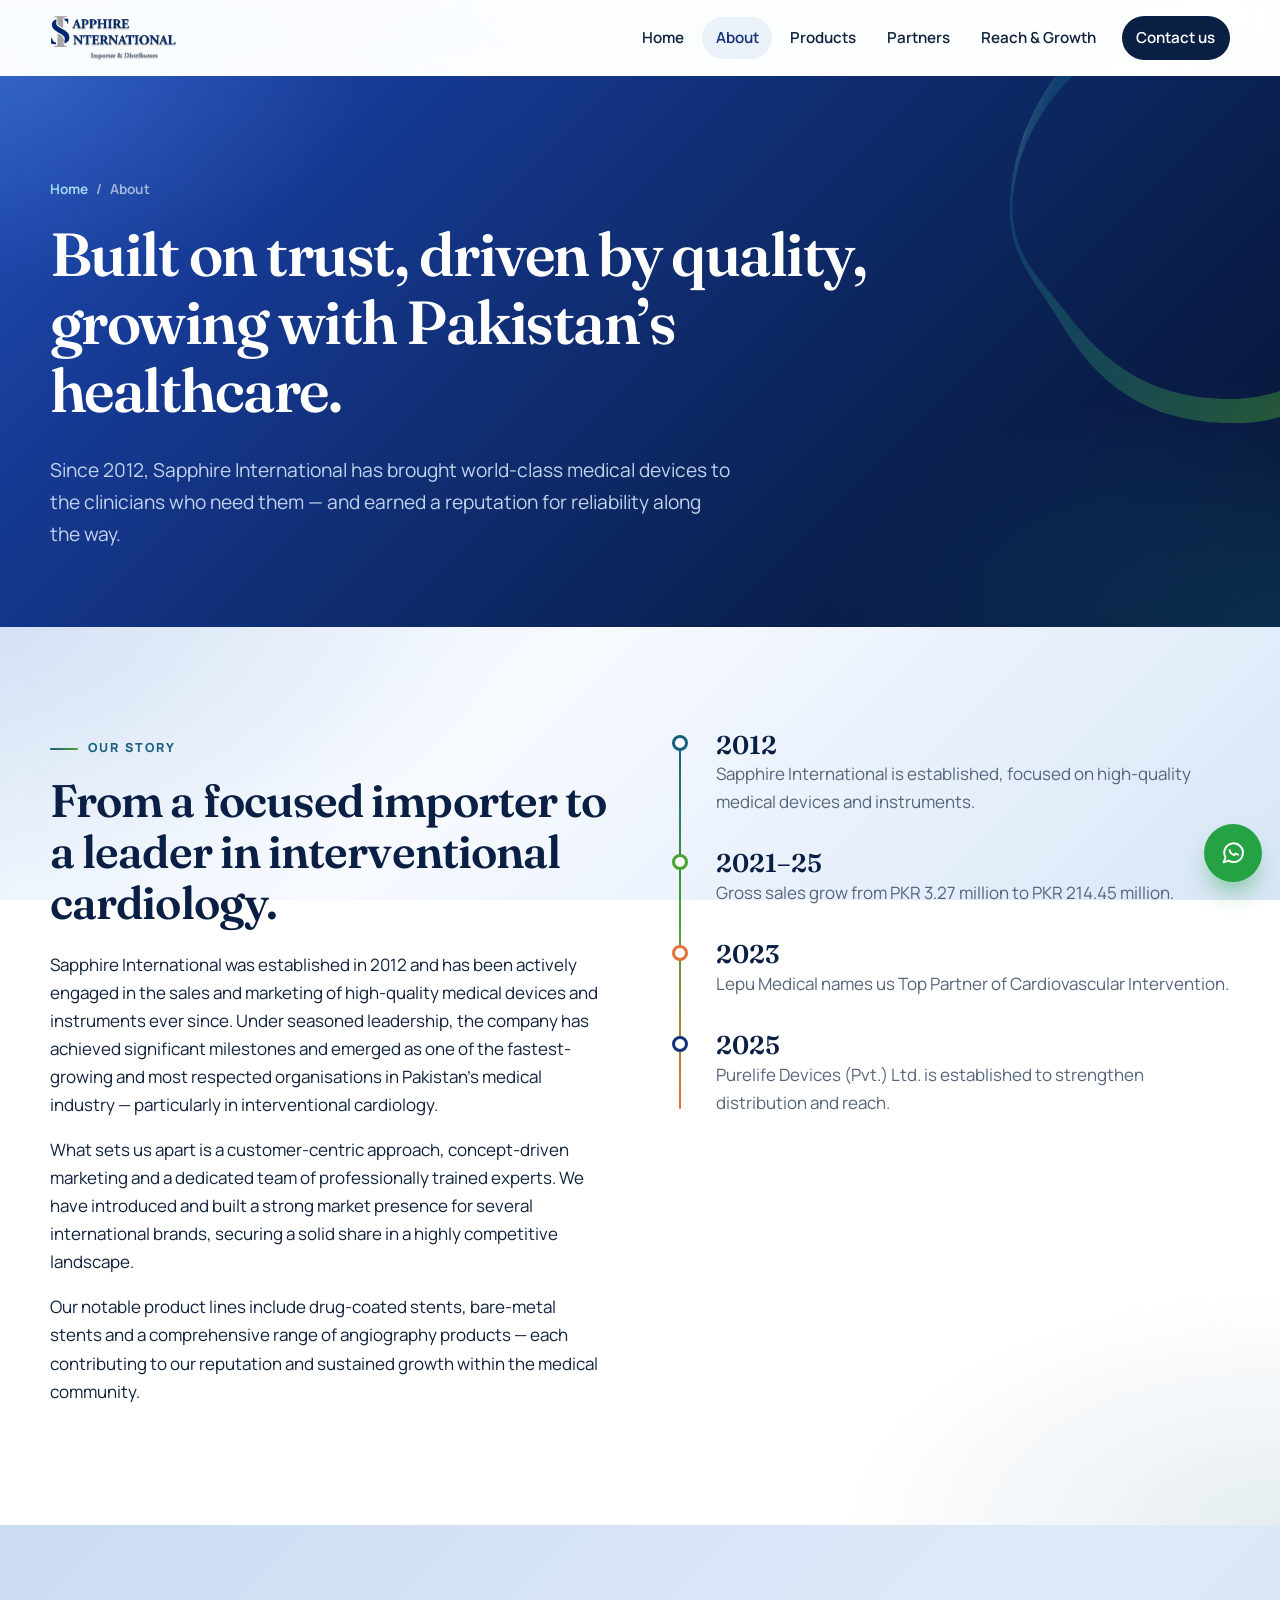
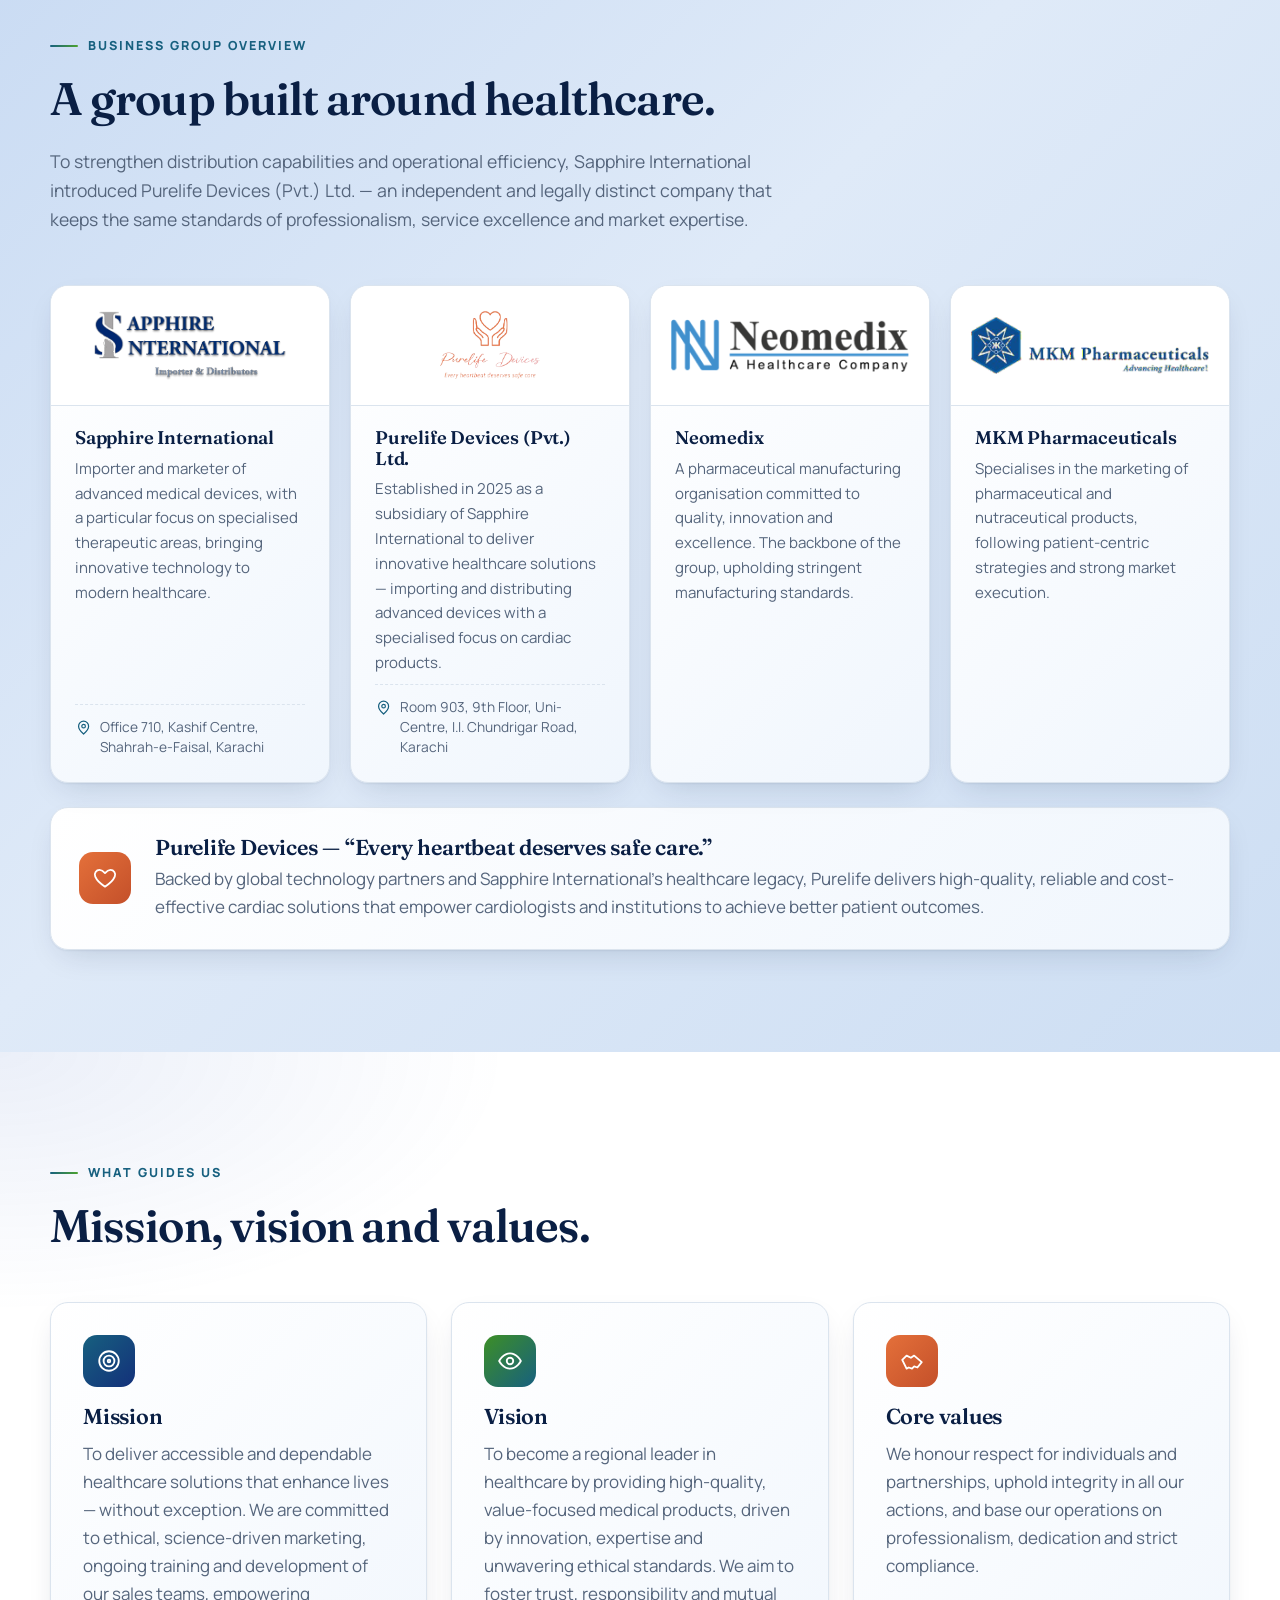
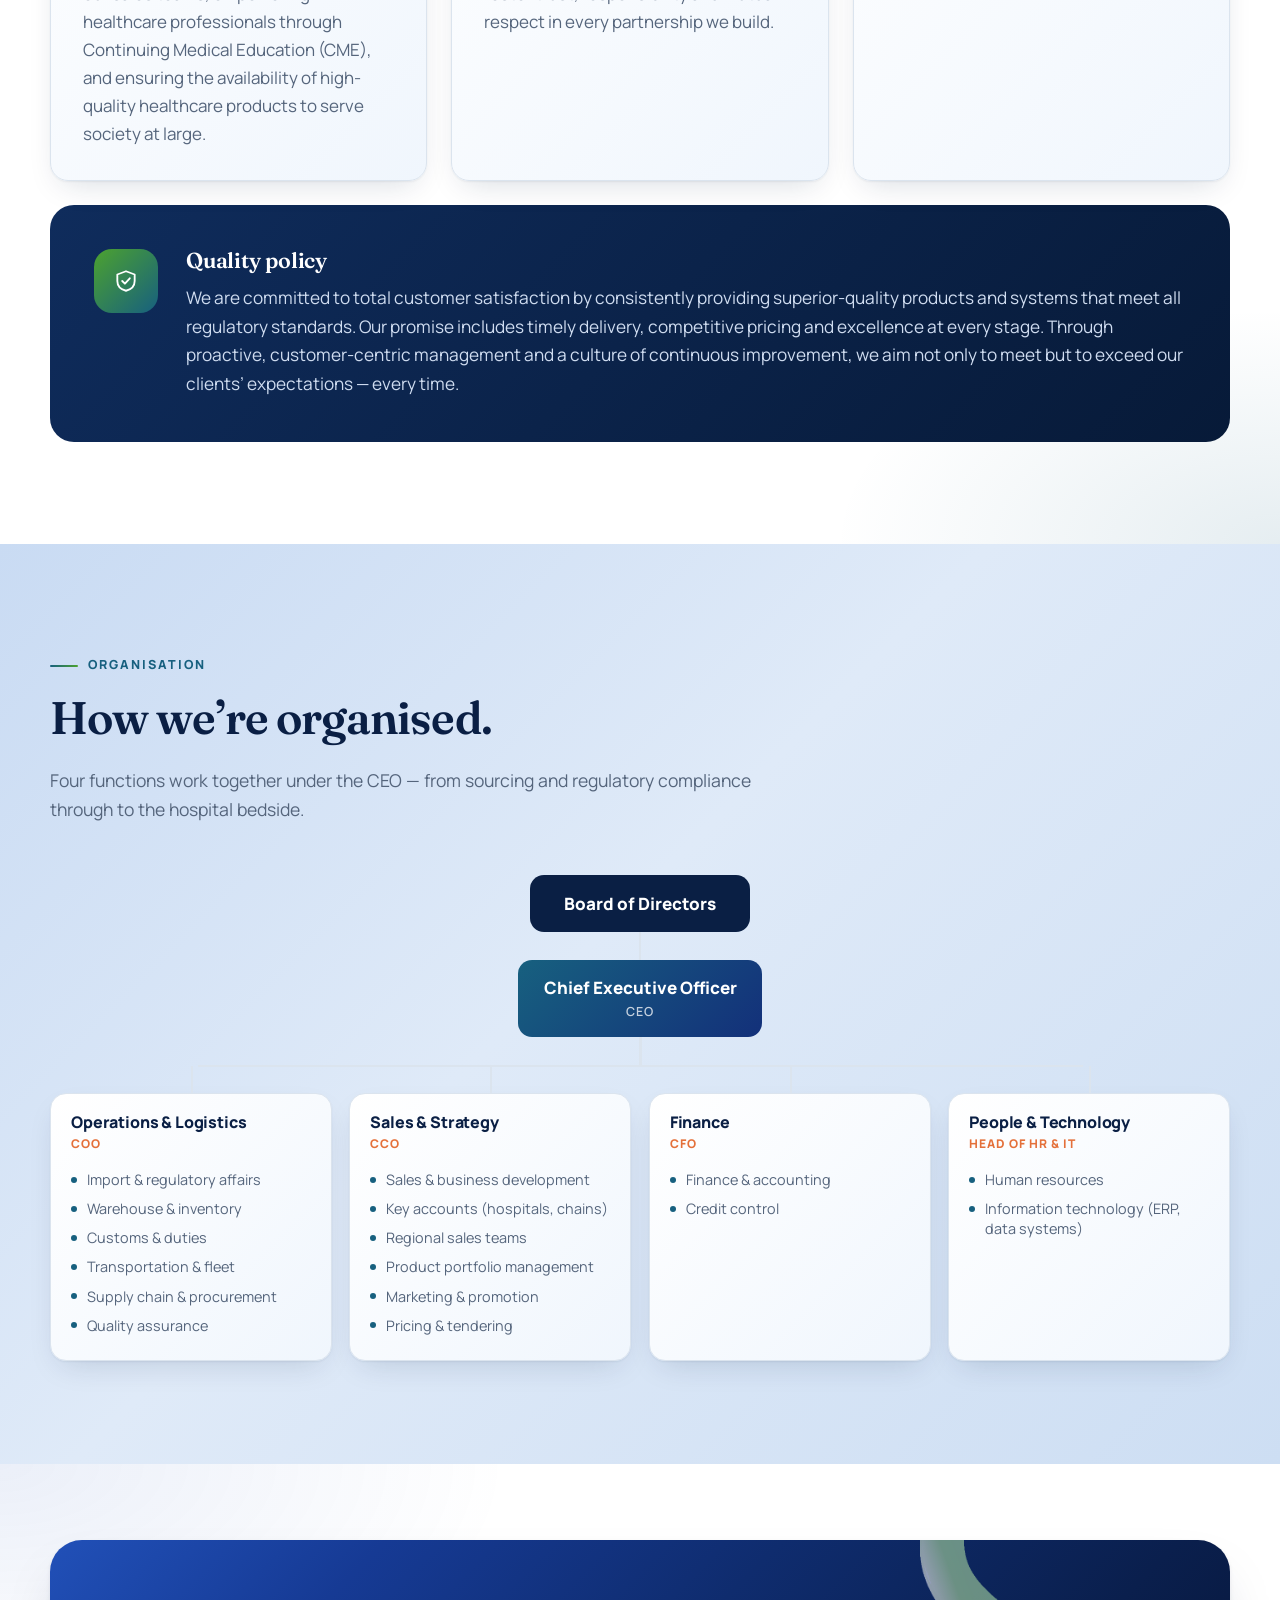
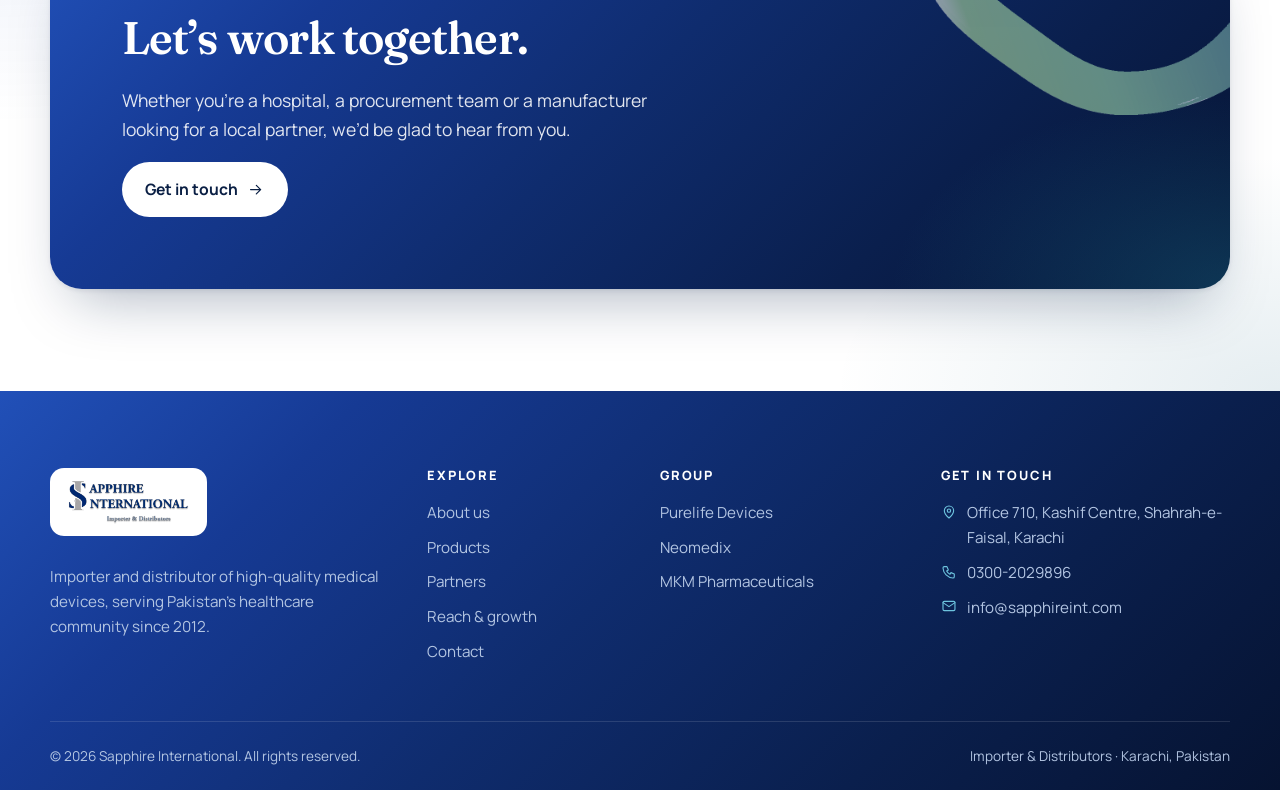
==== about.html @ 2f23a9c2 "Add Sapphire International website Static six-page site (home, about, products, partners, reach, con" ====
<!doctype html>
<html lang="en">
<head>
<meta charset="utf-8">
<meta name="viewport" content="width=device-width, initial-scale=1">
<title>About Us — Sapphire International</title>
<meta name="description" content="The story of Sapphire International: established in 2012, a leader in interventional cardiology devices in Pakistan, part of a business group spanning devices and pharmaceuticals.">
<meta name="theme-color" content="#0a1f44">
<link rel="icon" href="assets/img/favicon.svg" type="image/svg+xml">
<link rel="preconnect" href="https://fonts.googleapis.com">
<link rel="preconnect" href="https://fonts.gstatic.com" crossorigin>
<link href="https://fonts.googleapis.com/css2?family=Fraunces:ital,opsz,wght@0,9..144,500;0,9..144,600;1,9..144,500&family=Manrope:wght@500;600;700;800&display=swap" rel="stylesheet">
<link rel="stylesheet" href="assets/css/styles.css">
<script>document.documentElement.classList.add('js');</script>
</head>
<body class="inner">
<a class="skip" href="#main">Skip to content</a>

<header class="site-header">
  <div class="container nav">
    <a class="brand" href="index.html" aria-label="Sapphire International — home"><img src="assets/img/logo-sapphire.png" alt="Sapphire International — Importer & Distributors" width="423" height="153"></a>
    <button class="nav-toggle" type="button" aria-expanded="false" aria-controls="nav-links" aria-label="Toggle menu"><svg class="ic i-menu"><use href="#i-menu"/></svg><svg class="ic i-close"><use href="#i-close"/></svg></button>
    <nav class="nav-links" id="nav-links" aria-label="Primary">
      <a href="index.html">Home</a>
      <a href="about.html" aria-current="page">About</a>
      <a href="products.html">Products</a>
      <a href="partners.html">Partners</a>
      <a href="reach.html">Reach &amp; Growth</a>
      <a href="contact.html" class="btn">Contact us</a>
    </nav>
  </div>
</header>

<main id="main">

<section class="page-hero">
  <img class="ring" src="assets/img/ring-thin-a.png" alt="" aria-hidden="true">
  <div class="container">
    <div class="crumbs"><a href="index.html">Home</a><span>/</span><span>About</span></div>
    <h1>Built on trust, driven by quality, growing with Pakistan’s healthcare.</h1>
    <p class="lead">Since 2012, Sapphire International has brought world-class medical devices to the clinicians who need them — and earned a reputation for reliability along the way.</p>
  </div>
</section>

<!-- STORY -->
<section class="section">
  <div class="container split split--top">
    <div class="reveal">
      <span class="eyebrow">Our story</span>
      <h2>From a focused importer to a leader in interventional cardiology.</h2>
      <p>Sapphire International was established in 2012 and has been actively engaged in the sales and marketing of high-quality medical devices and instruments ever since. Under seasoned leadership, the company has achieved significant milestones and emerged as one of the fastest-growing and most respected organisations in Pakistan’s medical industry — particularly in interventional cardiology.</p>
      <p>What sets us apart is a customer-centric approach, concept-driven marketing and a dedicated team of professionally trained experts. We have introduced and built a strong market presence for several international brands, securing a solid share in a highly competitive landscape.</p>
      <p>Our notable product lines include drug-coated stents, bare-metal stents and a comprehensive range of angiography products — each contributing to our reputation and sustained growth within the medical community.</p>
    </div>
    <ol class="timeline reveal" style="--d:.1s">
      <li><b>2012</b><span>Sapphire International is established, focused on high-quality medical devices and instruments.</span></li>
      <li><b>2021–25</b><span>Gross sales grow from PKR 3.27 million to PKR 214.45 million.</span></li>
      <li><b>2023</b><span>Lepu Medical names us Top Partner of Cardiovascular Intervention.</span></li>
      <li><b>2025</b><span>Purelife Devices (Pvt.) Ltd. is established to strengthen distribution and reach.</span></li>
    </ol>
  </div>
</section>

<!-- GROUP -->
<section class="section section--tint" id="group">
  <div class="container">
    <div class="section-head reveal">
      <span class="eyebrow">Business group overview</span>
      <h2>A group built around healthcare.</h2>
      <p>To strengthen distribution capabilities and operational efficiency, Sapphire International introduced Purelife Devices (Pvt.) Ltd. — an independent and legally distinct company that keeps the same standards of professionalism, service excellence and market expertise.</p>
    </div>
    <div class="group-grid">
      <article class="group-card reveal">
        <div class="group-logo"><img src="assets/img/logo-sapphire.png" alt="Sapphire International"></div>
        <div class="group-body"><h3>Sapphire International</h3><p>Importer and marketer of advanced medical devices, with a particular focus on specialised therapeutic areas, bringing innovative technology to modern healthcare.</p>
        <address><svg class="ic"><use href="#i-pin"/></svg>Office 710, Kashif Centre, Shahrah-e-Faisal, Karachi</address></div>
      </article>
      <article class="group-card reveal" style="--d:.07s">
        <div class="group-logo"><img src="assets/img/logo-purelife.png" alt="Purelife Devices"></div>
        <div class="group-body"><h3>Purelife Devices (Pvt.) Ltd.</h3><p>Established in 2025 as a subsidiary of Sapphire International to deliver innovative healthcare solutions — importing and distributing advanced devices with a specialised focus on cardiac products.</p>
        <address><svg class="ic"><use href="#i-pin"/></svg>Room 903, 9th Floor, Uni-Centre, I.I. Chundrigar Road, Karachi</address></div>
      </article>
      <article class="group-card reveal" style="--d:.14s">
        <div class="group-logo"><img src="assets/img/logo-neomedix.png" alt="Neomedix — A Healthcare Company"></div>
        <div class="group-body"><h3>Neomedix</h3><p>A pharmaceutical manufacturing organisation committed to quality, innovation and excellence. The backbone of the group, upholding stringent manufacturing standards.</p></div>
      </article>
      <article class="group-card reveal" style="--d:.21s">
        <div class="group-logo"><img src="assets/img/logo-mkm.png" alt="MKM Pharmaceuticals — Advancing Healthcare"></div>
        <div class="group-body"><h3>MKM Pharmaceuticals</h3><p>Specialises in the marketing of pharmaceutical and nutraceutical products, following patient-centric strategies and strong market execution.</p></div>
      </article>
    </div>

    <div class="card reveal" style="margin-top:1.5rem;display:flex;gap:1.5rem;align-items:center;flex-wrap:wrap">
      <span class="icon-badge icon-badge--orange" style="margin:0"><svg class="ic"><use href="#i-heart"/></svg></span>
      <div style="flex:1;min-width:240px">
        <h3 style="margin-bottom:.25rem">Purelife Devices — “Every heartbeat deserves safe care.”</h3>
        <p style="margin:0;color:var(--muted)">Backed by global technology partners and Sapphire International’s healthcare legacy, Purelife delivers high-quality, reliable and cost-effective cardiac solutions that empower cardiologists and institutions to achieve better patient outcomes.</p>
      </div>
    </div>
  </div>
</section>

<!-- MISSION / VISION / VALUES -->
<section class="section">
  <div class="container">
    <div class="section-head reveal">
      <span class="eyebrow">What guides us</span>
      <h2>Mission, vision and values.</h2>
    </div>
    <div class="mvv">
      <article class="card reveal">
        <span class="icon-badge"><svg class="ic"><use href="#i-target"/></svg></span>
        <h3>Mission</h3>
        <p>To deliver accessible and dependable healthcare solutions that enhance lives — without exception. We are committed to ethical, science-driven marketing, ongoing training and development of our sales teams, empowering healthcare professionals through Continuing Medical Education (CME), and ensuring the availability of high-quality healthcare products to serve society at large.</p>
      </article>
      <article class="card reveal" style="--d:.08s">
        <span class="icon-badge icon-badge--green"><svg class="ic"><use href="#i-eye"/></svg></span>
        <h3>Vision</h3>
        <p>To become a regional leader in healthcare by providing high-quality, value-focused medical products, driven by innovation, expertise and unwavering ethical standards. We aim to foster trust, responsibility and mutual respect in every partnership we build.</p>
      </article>
      <article class="card reveal" style="--d:.16s">
        <span class="icon-badge icon-badge--orange"><svg class="ic"><use href="#i-handshake"/></svg></span>
        <h3>Core values</h3>
        <p>We honour respect for individuals and partnerships, uphold integrity in all our actions, and base our operations on professionalism, dedication and strict compliance.</p>
      </article>
    </div>

    <div class="quality reveal">
      <span class="icon-badge"><svg class="ic"><use href="#i-shield"/></svg></span>
      <div>
        <h3>Quality policy</h3>
        <p>We are committed to total customer satisfaction by consistently providing superior-quality products and systems that meet all regulatory standards. Our promise includes timely delivery, competitive pricing and excellence at every stage. Through proactive, customer-centric management and a culture of continuous improvement, we aim not only to meet but to exceed our clients’ expectations — every time.</p>
      </div>
    </div>
  </div>
</section>

<!-- ORGANISATION -->
<section class="section section--tint">
  <div class="container">
    <div class="section-head reveal">
      <span class="eyebrow">Organisation</span>
      <h2>How we’re organised.</h2>
      <p>Four functions work together under the CEO — from sourcing and regulatory compliance through to the hospital bedside.</p>
    </div>
    <div class="org reveal">
      <div class="org-node">Board of Directors</div>
      <div class="org-line"></div>
      <div class="org-node org-node--ceo">Chief Executive Officer<small>CEO</small></div>
      <div class="org-line"></div>
      <div class="org-funcs">
        <div class="func">
          <h4>Operations &amp; Logistics</h4><span class="role">COO</span>
          <ul><li>Import &amp; regulatory affairs</li><li>Warehouse &amp; inventory</li><li>Customs &amp; duties</li><li>Transportation &amp; fleet</li><li>Supply chain &amp; procurement</li><li>Quality assurance</li></ul>
        </div>
        <div class="func">
          <h4>Sales &amp; Strategy</h4><span class="role">CCO</span>
          <ul><li>Sales &amp; business development</li><li>Key accounts (hospitals, chains)</li><li>Regional sales teams</li><li>Product portfolio management</li><li>Marketing &amp; promotion</li><li>Pricing &amp; tendering</li></ul>
        </div>
        <div class="func">
          <h4>Finance</h4><span class="role">CFO</span>
          <ul><li>Finance &amp; accounting</li><li>Credit control</li></ul>
        </div>
        <div class="func">
          <h4>People &amp; Technology</h4><span class="role">Head of HR &amp; IT</span>
          <ul><li>Human resources</li><li>Information technology (ERP, data systems)</li></ul>
        </div>
      </div>
    </div>
  </div>
</section>

<section class="section" style="padding-top:clamp(3rem,6vw,5rem)">
  <div class="container">
    <div class="cta-band reveal">
      <img class="ring" src="assets/img/ring-b.png" alt="" aria-hidden="true">
      <h2>Let’s work together.</h2>
      <p>Whether you’re a hospital, a procurement team or a manufacturer looking for a local partner, we’d be glad to hear from you.</p>
      <div class="cta-row"><a class="btn btn--light" href="contact.html">Get in touch <svg class="ic"><use href="#i-arrow-right"/></svg></a></div>
    </div>
  </div>
</section>

</main>

<footer class="site-footer">
  <div class="container footer-grid">
    <div class="footer-brand">
      <a class="logo-plate" href="index.html" aria-label="Sapphire International — home"><img src="assets/img/logo-sapphire.png" alt="Sapphire International"></a>
      <p>Importer and distributor of high-quality medical devices, serving Pakistan’s healthcare community since 2012.</p>
    </div>
    <div>
      <h4>Explore</h4>
      <ul>
        <li><a href="about.html">About us</a></li>
        <li><a href="products.html">Products</a></li>
        <li><a href="partners.html">Partners</a></li>
        <li><a href="reach.html">Reach &amp; growth</a></li>
        <li><a href="contact.html">Contact</a></li>
      </ul>
    </div>
    <div>
      <h4>Group</h4>
      <ul>
        <li><a href="about.html#group">Purelife Devices</a></li>
        <li><a href="about.html#group">Neomedix</a></li>
        <li><a href="about.html#group">MKM Pharmaceuticals</a></li>
      </ul>
    </div>
    <div>
      <h4>Get in touch</h4>
      <ul class="contact-list">
        <li><svg class="ic"><use href="#i-pin"/></svg><span>Office 710, Kashif Centre, Shahrah-e-Faisal, Karachi</span></li>
        <li><svg class="ic"><use href="#i-phone"/></svg><a href="tel:+923002029896">0300-2029896</a></li>
        <li><svg class="ic"><use href="#i-mail"/></svg><a href="mailto:info@sapphireint.com">info@sapphireint.com</a></li>
      </ul>
    </div>
  </div>
  <div class="container footer-bottom">
    <span>© <span data-year>2026</span> Sapphire International. All rights reserved.</span>
    <span>Importer &amp; Distributors · Karachi, Pakistan</span>
  </div>
</footer>

<a class="wa" href="https://wa.me/923002029896" target="_blank" rel="noopener" aria-label="Chat with us on WhatsApp"><svg class="ic"><use href="#i-chat"/></svg></a>

<script src="assets/js/main.js"></script>
</body>
</html>
---- assets/css/styles.css ----
/* Sapphire International — site styles
   Palette is taken from the company profile: sapphire navy (logo), teal, green, orange. */

:root {
  --navy: #0a1f44;
  --navy-2: #0f2c5c;
  --sapphire: #13307a;
  --teal: #17607f;
  --green: #4ca22f;
  --orange: #e4703a;
  --ink: #10223d;
  --muted: #55657c;
  --line: #dbe4ee;
  --bg: #f6f9fc;
  --tint: #eaf1f8;
  --surface: #ffffff;
  --radius: 18px;
  --shadow: 0 1px 2px rgba(10, 31, 68, .06), 0 12px 32px -12px rgba(10, 31, 68, .18);
  --shadow-lg: 0 2px 4px rgba(10, 31, 68, .08), 0 30px 60px -24px rgba(10, 31, 68, .35);
  /* Logo blue, diagonal from top-left to bottom-right */
  --grad-blue: linear-gradient(135deg, #2150b8 0%, #163a94 22%, #0f2c6e 48%, #0a1f4d 74%, #061331 100%);
  --font-display: "Fraunces", "Iowan Old Style", Georgia, serif;
  --font-body: "Manrope", system-ui, -apple-system, "Segoe UI", sans-serif;
  --header-h: 76px;
}

*, *::before, *::after { box-sizing: border-box; }
html { scroll-behavior: smooth; scroll-padding-top: calc(var(--header-h) + 12px); -webkit-text-size-adjust: 100%; }
body {
  margin: 0;
  font-family: var(--font-body);
  font-size: 1.0625rem;
  line-height: 1.65;
  color: var(--ink);
  background: linear-gradient(135deg, #e6eefa 0%, #f6f9fc 42%, #e3ebf7 100%);
  -webkit-font-smoothing: antialiased;
}
img, svg { max-width: 100%; display: block; }
a { color: inherit; }
h1, h2, h3, h4 { font-family: var(--font-display); font-weight: 600; line-height: 1.12; letter-spacing: -.01em; margin: 0 0 .5em; color: var(--navy); }
h1 { font-size: clamp(2.5rem, 5.6vw, 4.4rem); font-weight: 600; letter-spacing: -.025em; }
h2 { font-size: clamp(1.9rem, 3.6vw, 2.85rem); letter-spacing: -.02em; }
h3 { font-size: 1.35rem; }
p { margin: 0 0 1em; }
ul { margin: 0; padding: 0; list-style: none; }
.container { width: min(1180px, 100% - 2.5rem); margin-inline: auto; }
.ic { width: 1.25em; height: 1.25em; fill: none; stroke: currentColor; stroke-width: 1.7; stroke-linecap: round; stroke-linejoin: round; flex: none; }
.sr-only { position: absolute; width: 1px; height: 1px; overflow: hidden; clip: rect(0 0 0 0); white-space: nowrap; }
:focus-visible { outline: 3px solid var(--orange); outline-offset: 3px; border-radius: 6px; }
.skip { position: absolute; left: -999px; top: 8px; background: var(--navy); color: #fff; padding: .6rem 1rem; border-radius: 8px; z-index: 100; }
.skip:focus { left: 8px; }

/* ---------- Header ---------- */
.site-header {
  position: sticky; top: 0; z-index: 50; height: var(--header-h);
  background: rgba(255, 255, 255, .86); backdrop-filter: saturate(160%) blur(14px); -webkit-backdrop-filter: saturate(160%) blur(14px);
  border-bottom: 1px solid transparent; transition: border-color .25s, box-shadow .25s;
}
.site-header.scrolled { border-color: var(--line); box-shadow: 0 8px 24px -16px rgba(10, 31, 68, .25); }
.nav { height: var(--header-h); display: flex; align-items: center; justify-content: space-between; gap: 1.5rem; }
.brand img { height: 46px; width: auto; }
.nav-links { display: flex; align-items: center; gap: .25rem; }
.nav-links a {
  text-decoration: none; font-weight: 600; font-size: .95rem; color: var(--ink);
  padding: .55rem .85rem; border-radius: 999px; transition: background .2s, color .2s;
}
.nav-links a:hover { background: var(--tint); }
.nav-links a[aria-current="page"] { color: var(--sapphire); background: var(--tint); }
.nav-links .btn { margin-left: .5rem; color: #fff; }
.nav-links .btn:hover, .nav-links .btn[aria-current="page"] { background: var(--sapphire); color: #fff; }
.nav-toggle { display: none; width: 46px; height: 46px; border: 1px solid var(--line); background: #fff; border-radius: 12px; cursor: pointer; color: var(--navy); place-items: center; }
.nav-toggle .ic { width: 24px; height: 24px; }
.nav-toggle .i-close { display: none; }
.nav-open .nav-toggle .i-menu { display: none; }
.nav-open .nav-toggle .i-close { display: block; }

/* ---------- Buttons ---------- */
.btn {
  display: inline-flex; align-items: center; justify-content: center; gap: .55rem;
  font: inherit; font-weight: 700; font-size: .98rem; text-decoration: none; cursor: pointer;
  padding: .85rem 1.4rem; border-radius: 999px; border: 1.5px solid transparent;
  background: var(--navy); color: #fff; transition: transform .2s, background .2s, box-shadow .2s, border-color .2s;
}
.btn:hover { transform: translateY(-2px); background: var(--sapphire); box-shadow: 0 12px 24px -12px rgba(19, 48, 122, .6); }
.btn .ic { width: 1.1em; height: 1.1em; transition: transform .2s; }
.btn:hover .ic { transform: translateX(3px); }
.btn--ghost { background: transparent; color: var(--navy); border-color: rgba(10, 31, 68, .25); }
.btn--ghost:hover { background: #fff; border-color: var(--navy); box-shadow: none; }
.btn--light { background: #fff; color: var(--navy); }
.btn--light:hover { background: #fff; box-shadow: 0 14px 28px -12px rgba(0, 0, 0, .45); }
.btn--outline-light { background: transparent; color: #fff; border-color: rgba(255, 255, 255, .55); }
.btn--outline-light:hover { background: rgba(255, 255, 255, .12); border-color: #fff; box-shadow: none; }

/* ---------- Shared bits ---------- */
.eyebrow {
  display: inline-flex; align-items: center; gap: .6rem;
  font-size: .78rem; font-weight: 800; letter-spacing: .16em; text-transform: uppercase; color: var(--teal);
  margin-bottom: 1rem;
}
.eyebrow::before { content: ""; width: 28px; height: 2px; background: linear-gradient(90deg, var(--teal), var(--green)); border-radius: 2px; }
.section { padding-block: clamp(4rem, 8vw, 7rem); position: relative; }
.section--tint { background: var(--tint); }
.section--dark { background: var(--grad-blue); color: #d7e2f3; overflow: hidden; }
.section--dark h2, .section--dark h3 { color: #fff; }
.section--dark .eyebrow { color: #8fd0e6; }
.section-head { max-width: 760px; margin-bottom: clamp(2rem, 4vw, 3.25rem); }
.section-head p { color: var(--muted); font-size: 1.1rem; }
.section--dark .section-head p { color: #b4c6e0; }
.lead { font-size: 1.2rem; color: var(--muted); }
.grid { display: grid; gap: 1.5rem; }
.card {
  background: var(--surface); border: 1px solid var(--line); border-radius: var(--radius); padding: 1.75rem;
  box-shadow: var(--shadow); transition: transform .25s, box-shadow .25s;
}
.card:hover { transform: translateY(-4px); box-shadow: var(--shadow-lg); }
.icon-badge {
  width: 52px; height: 52px; border-radius: 14px; display: grid; place-items: center; margin-bottom: 1.1rem;
  background: linear-gradient(135deg, var(--teal), var(--sapphire)); color: #fff;
}
.icon-badge .ic { width: 26px; height: 26px; }
.icon-badge--green { background: linear-gradient(135deg, #3d8f26, var(--teal)); }
.icon-badge--orange { background: linear-gradient(135deg, var(--orange), #c4502a); }
.tag { display: inline-block; font-size: .72rem; font-weight: 800; letter-spacing: .08em; text-transform: uppercase; padding: .28rem .7rem; border-radius: 999px; background: #e3f3dc; color: #2d6e1b; }
.tag--blue { background: #e0ebfa; color: var(--sapphire); }
.tag--orange { background: #fdeadf; color: #b6491c; }
.check-list li { position: relative; padding-left: 1.9rem; margin-bottom: .6rem; }
.check-list li::before {
  content: ""; position: absolute; left: 0; top: .42em; width: 1.15rem; height: 1.15rem; border-radius: 50%;
  background: var(--green) url("data:image/svg+xml,%3Csvg xmlns='http://www.w3.org/2000/svg' viewBox='0 0 24 24' fill='none' stroke='white' stroke-width='3.5' stroke-linecap='round' stroke-linejoin='round'%3E%3Cpath d='M6 12.5l4 4 8-9'/%3E%3C/svg%3E") center/70% no-repeat;
}

/* ---------- Reveal ---------- */
.js .reveal { opacity: 0; transform: translateY(26px); transition: opacity .8s cubic-bezier(.2, .7, .2, 1), transform .8s cubic-bezier(.2, .7, .2, 1); transition-delay: var(--d, 0s); }
.js .reveal.in { opacity: 1; transform: none; }

/* ---------- Hero ---------- */
.hero { position: relative; overflow: hidden; color: #cfdcf3; padding-block: clamp(3rem, 7vw, 6rem) clamp(5.5rem, 9vw, 8rem); background:
  radial-gradient(700px 420px at 100% 100%, rgba(23, 96, 127, .35), transparent 65%),
  radial-gradient(600px 360px at 0% 0%, rgba(120, 170, 255, .22), transparent 60%), var(--grad-blue); }
.hero h1 { color: #fff; }
.hero .eyebrow { color: #9fd8ef; }
.hero .eyebrow::before { background: linear-gradient(90deg, #7fd1ee, #8be06a); }
.hero .lead { color: #c3d3ee; }
.hero .btn:not(.btn--ghost) { background: #fff; color: var(--navy); }
.hero .btn:not(.btn--ghost):hover { background: #fff; box-shadow: 0 14px 28px -12px rgba(0, 0, 0, .55); }
.hero .btn--ghost { color: #fff; border-color: rgba(255, 255, 255, .5); }
.hero .btn--ghost:hover { background: rgba(255, 255, 255, .12); border-color: #fff; }
.hero .ring { position: absolute; pointer-events: none; opacity: .9; }
.hero .ring--a { width: 520px; right: -170px; top: -150px; opacity: .5; }
.hero .ring--b { width: 440px; left: -230px; bottom: -190px; opacity: .4; transform: rotate(160deg); }
.hero-grid { display: grid; grid-template-columns: 1.08fr .92fr; gap: clamp(2rem, 5vw, 4.5rem); align-items: center; position: relative; }
.hero h1 em { font-style: italic; font-weight: 500; background: linear-gradient(100deg, #8fdcf5 10%, #9be37d 90%); -webkit-background-clip: text; background-clip: text; color: transparent; }
.hero .lead { max-width: 560px; margin-bottom: 2rem; }
.cta-row { display: flex; flex-wrap: wrap; gap: .85rem; }
.hero-proof { display: grid; grid-template-columns: repeat(3, 1fr); gap: 1rem 1.5rem; margin-top: 2.5rem; padding-top: 1.75rem; border-top: 1px solid rgba(255, 255, 255, .2); }
.hero-proof div { font-size: .85rem; color: #aebfdc; line-height: 1.4; }
.hero-proof strong { display: block; font-family: var(--font-display); font-size: 1.3rem; color: #fff; font-weight: 600; line-height: 1.2; margin-bottom: .2rem; }

.pulse-card {
  position: relative; border-radius: 30px; padding: 1.75rem; color: #fff; min-height: 430px; overflow: hidden;
  background: radial-gradient(500px 300px at 80% 10%, rgba(76, 162, 47, .28), transparent 60%), linear-gradient(155deg, #0b2a55 0%, #071a38 70%);
  border: 1px solid rgba(255, 255, 255, .16);
  box-shadow: 0 40px 80px -30px rgba(0, 0, 0, .6), inset 0 1px 0 rgba(255, 255, 255, .12);
}
.pulse-card::after { content: ""; position: absolute; inset: 0; background-image: linear-gradient(rgba(255, 255, 255, .05) 1px, transparent 1px), linear-gradient(90deg, rgba(255, 255, 255, .05) 1px, transparent 1px); background-size: 34px 34px; mask-image: radial-gradient(circle at 50% 55%, #000 30%, transparent 75%); -webkit-mask-image: radial-gradient(circle at 50% 55%, #000 30%, transparent 75%); pointer-events: none; }
.pulse-top { display: flex; justify-content: space-between; align-items: flex-start; position: relative; z-index: 1; }
.pulse-top small { display: block; color: #8fb0d6; font-size: .78rem; letter-spacing: .14em; text-transform: uppercase; font-weight: 700; }
.pulse-top b { font-family: var(--font-display); font-size: 1.35rem; font-weight: 600; }
.live { white-space: nowrap; display: inline-flex; align-items: center; gap: .45rem; font-size: .75rem; font-weight: 700; letter-spacing: .1em; text-transform: uppercase; color: #9ae37d; }
.live::before { content: ""; width: 9px; height: 9px; border-radius: 50%; background: #6ad03f; box-shadow: 0 0 0 0 rgba(106, 208, 63, .7); animation: ping 1.8s infinite; }
@keyframes ping { 70% { box-shadow: 0 0 0 10px rgba(106, 208, 63, 0); } 100% { box-shadow: 0 0 0 0 rgba(106, 208, 63, 0); } }
.ecg { position: relative; z-index: 1; margin: 2.5rem -.5rem 1.5rem; }
.ecg svg { width: 100%; height: auto; overflow: visible; }
.ecg .trace { fill: none; stroke: #66d4ff; stroke-width: 3; stroke-linecap: round; stroke-linejoin: round; stroke-dasharray: 1400; stroke-dashoffset: 1400; animation: draw 3.6s linear infinite; filter: drop-shadow(0 0 8px rgba(102, 212, 255, .8)); }
.ecg .ghost { fill: none; stroke: rgba(255, 255, 255, .13); stroke-width: 3; stroke-linecap: round; stroke-linejoin: round; }
@keyframes draw { 0% { stroke-dashoffset: 1400; } 70%, 100% { stroke-dashoffset: 0; } }
.pulse-meta { position: relative; z-index: 1; display: grid; grid-template-columns: repeat(3, 1fr); gap: .75rem; }
.pulse-meta div { background: rgba(255, 255, 255, .07); border: 1px solid rgba(255, 255, 255, .1); border-radius: 14px; padding: .8rem .9rem; }
.pulse-meta small { display: block; font-size: .7rem; color: #8fb0d6; letter-spacing: .08em; text-transform: uppercase; font-weight: 700; }
.pulse-meta b { font-size: 1.05rem; font-weight: 700; }
.float-badge {
  position: absolute; z-index: 2; right: -14px; bottom: -22px; max-width: 250px; background: #fff; color: var(--ink);
  border-radius: 16px; padding: .9rem 1.1rem; display: flex; gap: .8rem; align-items: center; box-shadow: var(--shadow-lg); font-size: .85rem; line-height: 1.35; font-weight: 600;
}
.float-badge .icon-badge { width: 42px; height: 42px; margin: 0; border-radius: 12px; }
.float-badge .icon-badge .ic { width: 22px; height: 22px; }
.hero-visual { position: relative; padding-bottom: 22px; }

/* ---------- Stats band ---------- */
.stats { margin-top: -3rem; position: relative; z-index: 3; }
.stats-grid { display: grid; grid-template-columns: repeat(4, 1fr); background: var(--surface); border: 1px solid var(--line); border-radius: 24px; box-shadow: var(--shadow-lg); overflow: hidden; }
.stat { padding: 1.75rem 1.5rem; border-right: 1px solid var(--line); }
.stat:last-child { border-right: 0; }
.stat .num { font-family: var(--font-display); font-weight: 600; font-size: clamp(2rem, 3.6vw, 2.9rem); color: var(--navy); line-height: 1; letter-spacing: -.02em; }
.stat .num small { font-size: .5em; color: var(--teal); margin-left: .12em; font-weight: 600; }
.stat p { margin: .6rem 0 0; font-size: .92rem; color: var(--muted); line-height: 1.4; }

/* ---------- Split sections ---------- */
.split { display: grid; grid-template-columns: 1fr 1fr; gap: clamp(2rem, 5vw, 5rem); align-items: center; }
.split--top { align-items: start; }
.pillars { display: grid; gap: 1rem; margin-top: 1.75rem; }
.pillar { display: flex; gap: 1rem; align-items: flex-start; }
.pillar .icon-badge { width: 44px; height: 44px; margin: 0; border-radius: 12px; }
.pillar .icon-badge .ic { width: 22px; height: 22px; }
.pillar h3 { font-family: var(--font-body); font-size: 1.05rem; margin: 0 0 .15rem; letter-spacing: 0; font-weight: 800; }
.pillar p { margin: 0; color: var(--muted); font-size: .98rem; }
.story-visual { position: relative; border-radius: 28px; min-height: 440px; overflow: hidden; background: linear-gradient(135deg, #17607f 0%, #8a6a6a 52%, #e4703a 100%); color: #fff; padding: 2rem; display: flex; flex-direction: column; justify-content: flex-end; box-shadow: var(--shadow-lg); }
.story-visual .ring { position: absolute; width: 420px; top: -230px; right: -170px; opacity: .9; filter: brightness(1.6) saturate(.7); }
.story-visual blockquote { margin: 0; position: relative; font-family: var(--font-display); font-size: clamp(1.4rem, 2.4vw, 1.95rem); line-height: 1.25; font-weight: 500; }
.story-visual cite { display: block; margin-top: 1rem; font: 700 .85rem var(--font-body); letter-spacing: .1em; text-transform: uppercase; opacity: .85; font-style: normal; }
.year-stamp { position: absolute; top: 1.5rem; left: 1.75rem; font-family: var(--font-display); font-size: 5.5rem; font-weight: 600; line-height: 1; opacity: .25; }

/* ---------- Timeline ---------- */
.timeline { list-style: none; margin: 0; padding: 0 0 0 1.75rem; position: relative; }
.timeline::before { content: ""; position: absolute; left: 7px; top: .5rem; bottom: .5rem; width: 2px; background: linear-gradient(180deg, var(--teal), var(--green), var(--orange)); border-radius: 2px; }
.timeline li { position: relative; padding: 0 0 2rem 1rem; }
.timeline li:last-child { padding-bottom: 0; }
.timeline li::before { content: ""; position: absolute; left: -1.75rem; top: .35rem; width: 16px; height: 16px; border-radius: 50%; background: #fff; border: 3px solid var(--teal); }
.timeline li:nth-child(2)::before { border-color: var(--green); }
.timeline li:nth-child(3)::before { border-color: var(--orange); }
.timeline li:nth-child(4)::before { border-color: var(--sapphire); }
.timeline b { display: block; font-family: var(--font-display); font-size: 1.6rem; color: var(--navy); font-weight: 600; line-height: 1.2; }
.timeline span { color: var(--muted); }

/* ---------- Divisions ---------- */
.division-grid { display: grid; grid-template-columns: repeat(4, 1fr); gap: 1.25rem; }
.feature {
  grid-column: span 4; display: grid; grid-template-columns: 1.1fr .9fr; gap: 2rem; align-items: center; border-radius: 28px; padding: clamp(1.75rem, 4vw, 3rem);
  background: radial-gradient(500px 260px at 100% 0%, rgba(76, 162, 47, .3), transparent 60%), linear-gradient(140deg, #0f2c5c, #071a38); color: #cfdcf0; position: relative; overflow: hidden;
}
.feature h3 { color: #fff; font-size: clamp(1.7rem, 3vw, 2.3rem); }
.feature .tag { background: rgba(255, 255, 255, .14); color: #bff0a8; margin-bottom: 1rem; }
.chip-list { display: flex; flex-wrap: wrap; gap: .5rem; }
.chip { display: inline-flex; align-items: center; font-size: .88rem; font-weight: 700; padding: .45rem .95rem; border-radius: 999px; background: rgba(255, 255, 255, .1); border: 1px solid rgba(255, 255, 255, .18); color: #fff; }
.mini { grid-column: span 1; }
.mini .icon-badge { margin-bottom: 1rem; }
.mini h3 { font-size: 1.2rem; }
.mini p { color: var(--muted); font-size: .95rem; margin: 0; }
.mini .where { margin-top: 1rem; font-size: .75rem; font-weight: 800; letter-spacing: .1em; text-transform: uppercase; color: var(--orange); }

/* ---------- Partner strip ---------- */
.partner-row { display: grid; grid-template-columns: repeat(2, 1fr); gap: 1.5rem; }
.partner-card { display: flex; gap: 1.5rem; align-items: center; background: #fff; border: 1px solid var(--line); border-radius: var(--radius); padding: 1.5rem 1.75rem; box-shadow: var(--shadow); }
.partner-card .logo-box { flex: none; width: 150px; height: 90px; display: grid; place-items: center; border-right: 1px solid var(--line); padding-right: 1.5rem; }
.partner-card .logo-box img { max-height: 70px; width: auto; }
.partner-card h3 { font-size: 1.2rem; margin-bottom: .25rem; }
.partner-card p { margin: 0; color: var(--muted); font-size: .95rem; }
.brand-cloud { display: flex; flex-wrap: wrap; gap: .65rem; margin-top: 1.75rem; }
.brand-pill { font-family: var(--font-display); font-weight: 600; font-size: 1.1rem; padding: .55rem 1.2rem; border-radius: 999px; background: #fff; border: 1px solid var(--line); color: var(--navy); }

/* ---------- Chart ---------- */
.chart-card { background: #fff; border: 1px solid var(--line); border-radius: 24px; padding: clamp(1.25rem, 3vw, 2.25rem); box-shadow: var(--shadow); }
.chart-head { display: flex; flex-wrap: wrap; justify-content: space-between; align-items: baseline; gap: .5rem; margin-bottom: 1.5rem; }
.chart-head h3 { margin: 0; }
.chart-head small { color: var(--muted); font-weight: 600; }
.bars { display: grid; grid-template-columns: repeat(5, 1fr); gap: clamp(.6rem, 2.5vw, 1.75rem); align-items: end; height: 320px; padding-top: 2rem; border-bottom: 2px solid var(--line); position: relative; }
.bars::before { content: ""; position: absolute; inset: 0 0 0 0; background: repeating-linear-gradient(to top, transparent 0, transparent calc(25% - 1px), var(--line) calc(25% - 1px), var(--line) 25%); opacity: .55; pointer-events: none; }
.bar-col { position: relative; height: 100%; display: flex; flex-direction: column; justify-content: flex-end; align-items: center; }
.bar-val { font-weight: 800; font-size: .98rem; margin-bottom: .45rem; color: var(--navy); font-variant-numeric: tabular-nums; }
.bar { width: 100%; max-width: 92px; height: var(--h); min-height: 4px; border-radius: 10px 10px 0 0; background: linear-gradient(180deg, #2b7f9f, var(--teal)); transform-origin: bottom; transition: transform 1.1s cubic-bezier(.2, .7, .2, 1); transition-delay: var(--d, 0s); }
.js .bar { transform: scaleY(0); }
.js .in .bar, .js .bar.in { transform: scaleY(1); }
.bar-col.peak .bar { background: linear-gradient(180deg, var(--green), #2f7d1a); }
.bar-col.peak .bar-val { color: #2f7d1a; font-size: 1.1rem; }
.bar-years { display: grid; grid-template-columns: repeat(5, 1fr); gap: clamp(.6rem, 2.5vw, 1.75rem); margin-top: .7rem; text-align: center; font-weight: 700; color: var(--muted); font-size: .92rem; }
.callouts { display: grid; grid-template-columns: repeat(3, 1fr); gap: 1.25rem; margin-top: 1.5rem; }
.callout { background: var(--tint); border-radius: 16px; padding: 1.25rem 1.4rem; }
.callout b { display: block; font-family: var(--font-display); font-size: 1.9rem; color: var(--navy); line-height: 1.1; }
.callout span { font-size: .9rem; color: var(--muted); }

/* ---------- Awards ---------- */
.award { display: grid; grid-template-columns: .8fr 1.2fr; gap: clamp(2rem, 5vw, 4.5rem); align-items: center; }
.cert { position: relative; border-radius: 20px; background: #fff; padding: 14px; box-shadow: var(--shadow-lg); transform: rotate(-2.2deg); transition: transform .4s; }
.cert:hover { transform: rotate(0) scale(1.02); }
.cert img { border-radius: 10px; width: 100%; }
.cert::after { content: "2023"; position: absolute; top: -18px; right: -14px; font: 700 .85rem var(--font-body); letter-spacing: .08em; background: linear-gradient(135deg, var(--orange), #c4502a); color: #fff; padding: .45rem .9rem; border-radius: 999px; box-shadow: 0 10px 20px -8px rgba(196, 80, 42, .7); }

/* ---------- Group ---------- */
.group-grid { display: grid; grid-template-columns: repeat(4, 1fr); gap: 1.25rem; }
.group-card { display: flex; flex-direction: column; background: #fff; border: 1px solid var(--line); border-radius: var(--radius); overflow: hidden; box-shadow: var(--shadow); transition: transform .25s, box-shadow .25s; }
.group-card:hover { transform: translateY(-4px); box-shadow: var(--shadow-lg); }
.group-logo { height: 120px; display: grid; place-items: center; padding: 1.25rem; background: #fff; border-bottom: 1px solid var(--line); }
.group-logo img { max-height: 70px; max-width: 100%; width: auto; object-fit: contain; }
.group-body { padding: 1.4rem 1.5rem 1.6rem; display: flex; flex-direction: column; gap: .5rem; flex: 1; }
.group-body h3 { font-size: 1.15rem; margin: 0; }
.group-body p { color: var(--muted); font-size: .94rem; margin: 0; }
.group-body address { font-style: normal; font-size: .86rem; color: var(--muted); display: flex; gap: .5rem; margin-top: auto; padding-top: .75rem; border-top: 1px dashed var(--line); line-height: 1.45; }
.group-body address .ic { margin-top: .15em; color: var(--teal); }

/* ---------- CTA band ---------- */
.cta-band { position: relative; overflow: hidden; border-radius: 32px; padding: clamp(2.5rem, 6vw, 4.5rem); color: #fff; background: radial-gradient(520px 300px at 100% 100%, rgba(23, 96, 127, .45), transparent 65%), var(--grad-blue); box-shadow: var(--shadow-lg); }
.cta-band h2 { color: #fff; max-width: 620px; }
.cta-band p { max-width: 560px; color: rgba(255, 255, 255, .88); font-size: 1.1rem; }
.cta-band .ring { position: absolute; right: -90px; top: -110px; width: 400px; opacity: .55; filter: brightness(1.8) saturate(.4); pointer-events: none; }

/* ---------- Page hero (inner pages) ---------- */
.page-hero { position: relative; overflow: hidden; padding-block: clamp(3.5rem, 8vw, 6.5rem) clamp(3rem, 6vw, 5rem); background: radial-gradient(700px 380px at 100% 100%, rgba(23, 96, 127, .35), transparent 65%), radial-gradient(600px 340px at 0% 0%, rgba(120, 170, 255, .2), transparent 60%), var(--grad-blue); }
.page-hero .ring { position: absolute; width: 380px; right: -110px; top: -90px; opacity: .45; pointer-events: none; }
.page-hero h1 { font-size: clamp(2.3rem, 5vw, 3.8rem); max-width: 860px; color: #fff; }
.page-hero .lead { max-width: 680px; margin: 0; color: #c3d3ee; }
.crumbs { display: flex; gap: .5rem; font-size: .85rem; font-weight: 700; color: #9fb4d6; margin-bottom: 1.25rem; }
.crumbs a { text-decoration: none; color: #9fd8ef; }
.crumbs a:hover { text-decoration: underline; }

/* ---------- Mission / values ---------- */
.mvv { display: grid; grid-template-columns: repeat(3, 1fr); gap: 1.5rem; }
.mvv .card { padding: 2rem; }
.mvv h3 { display: flex; align-items: center; gap: .6rem; }
.mvv p { color: var(--muted); margin: 0; }
.quality { margin-top: 1.5rem; border-radius: 24px; padding: clamp(1.75rem, 4vw, 2.75rem); background: linear-gradient(135deg, #0f2c5c, #071a38); color: #cfdcf0; display: grid; grid-template-columns: auto 1fr; gap: 1.75rem; align-items: start; }
.quality h3 { color: #fff; }
.quality p { margin: 0; font-size: 1.08rem; }
.quality .icon-badge { width: 64px; height: 64px; border-radius: 18px; margin: 0; background: linear-gradient(135deg, var(--green), var(--teal)); }

/* ---------- Org chart ---------- */
.org { display: grid; justify-items: center; gap: 0; }
.org-node { padding: .9rem 1.6rem; border-radius: 14px; font-weight: 800; text-align: center; background: var(--navy); color: #fff; min-width: 220px; position: relative; }
.org-node small { display: block; font-weight: 600; opacity: .75; font-size: .78rem; letter-spacing: .06em; text-transform: uppercase; }
.org-node--ceo { background: linear-gradient(135deg, var(--teal), var(--sapphire)); }
.org-line { width: 2px; height: 28px; background: var(--line); }
.org-funcs { display: grid; grid-template-columns: repeat(4, 1fr); gap: 1.1rem; width: 100%; position: relative; padding-top: 28px; }
.org-funcs::before { content: ""; position: absolute; top: 0; left: 12.5%; right: 12.5%; height: 2px; background: var(--line); }
.org-funcs::after { content: ""; position: absolute; top: -28px; left: 50%; width: 2px; height: 28px; background: var(--line); }
.func { background: #fff; border: 1px solid var(--line); border-radius: 16px; padding: 1.25rem; position: relative; box-shadow: var(--shadow); }
.func::before { content: ""; position: absolute; top: -28px; left: 50%; width: 2px; height: 28px; background: var(--line); }
.func h4 { font-family: var(--font-body); font-size: 1rem; font-weight: 800; margin-bottom: .1rem; }
.func .role { font-size: .75rem; font-weight: 800; letter-spacing: .08em; text-transform: uppercase; color: var(--orange); display: block; margin-bottom: .75rem; }
.func li { font-size: .9rem; color: var(--muted); padding: .28rem 0 .28rem 1rem; position: relative; line-height: 1.4; }
.func li::before { content: ""; position: absolute; left: 0; top: .78em; width: 6px; height: 6px; border-radius: 50%; background: var(--teal); }

/* ---------- Product catalogue ---------- */
.filters { display: flex; flex-wrap: wrap; gap: .55rem; margin-bottom: 1.75rem; }
.filter { font: inherit; font-weight: 700; font-size: .92rem; padding: .55rem 1.1rem; border-radius: 999px; background: #fff; border: 1.5px solid var(--line); color: var(--ink); cursor: pointer; transition: all .2s; }
.filter:hover { border-color: var(--teal); }
.filter[aria-pressed="true"] { background: var(--navy); color: #fff; border-color: var(--navy); }
.prod-grid { display: grid; grid-template-columns: repeat(3, 1fr); gap: 1.25rem; }
.prod { background: #fff; border: 1px solid var(--line); border-radius: var(--radius); padding: 1.4rem 1.5rem; display: flex; flex-direction: column; gap: .35rem; box-shadow: var(--shadow); transition: transform .25s, box-shadow .25s, opacity .3s; }
.prod:hover { transform: translateY(-3px); box-shadow: var(--shadow-lg); }
.prod[hidden] { display: none; }
.prod .brand-name { font-size: .74rem; font-weight: 800; letter-spacing: .12em; text-transform: uppercase; color: var(--teal); display: flex; justify-content: space-between; gap: .5rem; align-items: center; }
.prod h3 { font-family: var(--font-body); font-size: 1.08rem; font-weight: 800; letter-spacing: 0; margin: .15rem 0 .1rem; }
.prod p { margin: 0; font-size: .92rem; color: var(--muted); line-height: 1.5; }
.prod .cat { margin-top: auto; padding-top: .7rem; font-size: .8rem; font-weight: 700; color: var(--orange); }
.note { font-size: .88rem; color: var(--muted); margin-top: 1.5rem; }

/* ---------- Regions ---------- */
.tabs { display: flex; flex-wrap: wrap; gap: .55rem; margin-bottom: 1.5rem; }
.tab { font: inherit; font-weight: 800; font-size: .95rem; padding: .7rem 1.3rem; border-radius: 14px; background: #fff; border: 1.5px solid var(--line); color: var(--ink); cursor: pointer; display: inline-flex; gap: .6rem; align-items: center; transition: all .2s; }
.tab span { font-size: .78rem; font-weight: 800; background: var(--tint); color: var(--teal); border-radius: 999px; padding: .1rem .55rem; }
.tab:hover { border-color: var(--teal); }
.tab[aria-selected="true"] { background: var(--navy); color: #fff; border-color: var(--navy); }
.tab[aria-selected="true"] span { background: rgba(255, 255, 255, .18); color: #fff; }
.panel { background: #fff; border: 1px solid var(--line); border-radius: 24px; padding: clamp(1.25rem, 3vw, 2.25rem); box-shadow: var(--shadow); }
.panel h3 { display: flex; align-items: center; gap: .6rem; margin-bottom: 1.25rem; }
.js .panel[hidden] { display: none; }
.js .panel + .panel { margin-top: 0; }
html:not(.js) .panel { margin-bottom: 1.25rem; }
html:not(.js) .panel[hidden] { display: block; }
.inst-list { display: grid; grid-template-columns: repeat(2, 1fr); gap: .15rem 2rem; counter-reset: inst; }
.inst-list li { counter-increment: inst; display: flex; gap: .9rem; padding: .7rem 0; border-bottom: 1px solid var(--line); font-weight: 600; align-items: baseline; }
.inst-list li::before { content: counter(inst, decimal-leading-zero); font: 700 .8rem var(--font-body); color: var(--orange); flex: none; }
.inst-list li small { display: block; font-weight: 600; color: var(--muted); font-size: .82rem; }

/* ---------- Contact ---------- */
.contact-grid { display: grid; grid-template-columns: .9fr 1.1fr; gap: clamp(1.5rem, 4vw, 3rem); align-items: start; }
.contact-grid > * { min-width: 0; }
.office li span, .office li a { overflow-wrap: anywhere; min-width: 0; }
.office { background: #fff; border: 1px solid var(--line); border-radius: var(--radius); padding: 1.75rem; box-shadow: var(--shadow); margin-bottom: 1.25rem; }
.office h3 { display: flex; align-items: center; gap: .75rem; margin-bottom: 1rem; }
.office .tag { margin-left: auto; }
.office ul { display: grid; gap: .8rem; }
.office li { display: flex; gap: .85rem; align-items: flex-start; color: var(--muted); font-size: .98rem; }
.office li .ic { color: var(--teal); margin-top: .22em; }
.office li a { color: var(--ink); font-weight: 700; text-decoration: none; }
.office li a:hover { color: var(--sapphire); text-decoration: underline; }
.form { background: #fff; border: 1px solid var(--line); border-radius: 24px; padding: clamp(1.5rem, 3vw, 2.5rem); box-shadow: var(--shadow-lg); position: sticky; top: calc(var(--header-h) + 20px); }
.form h2 { font-size: 1.8rem; }
.field { display: grid; gap: .4rem; margin-bottom: 1rem; }
.field-row { display: grid; grid-template-columns: 1fr 1fr; gap: 1rem; }
label { font-weight: 800; font-size: .88rem; }
input, select, textarea { font: inherit; width: 100%; padding: .85rem 1rem; border-radius: 12px; border: 1.5px solid var(--line); background: var(--bg); color: var(--ink); transition: border-color .2s, background .2s, box-shadow .2s; }
input:focus, select:focus, textarea:focus { outline: none; border-color: var(--teal); background: #fff; box-shadow: 0 0 0 4px rgba(23, 96, 127, .15); }
textarea { min-height: 130px; resize: vertical; }
.form small { display: block; margin-top: 1rem; color: var(--muted); font-size: .84rem; line-height: 1.5; }
.form-status { margin-top: 1rem; font-weight: 700; color: #2d6e1b; }

/* ---------- Footer ---------- */
.site-footer { background: var(--grad-blue); color: #b3c5e2; padding-top: clamp(3rem, 6vw, 5rem); margin-top: 0; position: relative; overflow: hidden; }
.footer-grid { display: grid; grid-template-columns: 1.4fr .8fr 1fr 1.2fr; gap: 2.5rem; padding-bottom: 3rem; }
.footer-brand .logo-plate { display: inline-block; background: #fff; border-radius: 14px; padding: .75rem 1.1rem; margin-bottom: 1.25rem; }
.footer-brand .logo-plate img { height: 44px; width: auto; }
.footer-brand p { font-size: .95rem; max-width: 340px; }
.site-footer h4 { font-family: var(--font-body); color: #fff; font-size: .8rem; letter-spacing: .14em; text-transform: uppercase; font-weight: 800; margin-bottom: 1.1rem; }
.site-footer li { margin-bottom: .6rem; font-size: .95rem; }
.site-footer a { text-decoration: none; transition: color .2s; }
.site-footer a:hover { color: #fff; }
.site-footer .contact-list li { display: flex; gap: .65rem; align-items: flex-start; }
.site-footer .contact-list .ic { color: #6dc3de; margin-top: .25em; width: 1.05em; height: 1.05em; }
.footer-bottom { border-top: 1px solid rgba(255, 255, 255, .12); padding-block: 1.4rem; display: flex; flex-wrap: wrap; justify-content: space-between; gap: .75rem; font-size: .85rem; }

/* ---------- Floating WhatsApp ---------- */
.wa { position: fixed; right: 18px; bottom: 18px; z-index: 40; width: 58px; height: 58px; border-radius: 50%; display: grid; place-items: center; background: #25a244; color: #fff; box-shadow: 0 14px 28px -10px rgba(37, 162, 68, .8); transition: transform .2s; }
.wa:hover { transform: scale(1.08); }
.wa .ic { width: 28px; height: 28px; }

/* ---------- Responsive ---------- */
@media (max-width: 1020px) {
  .hero-grid, .split, .award, .contact-grid { grid-template-columns: 1fr; }
  .hero-visual { max-width: 560px; }
  .stats-grid { grid-template-columns: repeat(2, 1fr); }
  .stat:nth-child(2) { border-right: 0; }
  .stat:nth-child(-n+2) { border-bottom: 1px solid var(--line); }
  .division-grid { grid-template-columns: repeat(2, 1fr); }
  .feature { grid-column: span 2; grid-template-columns: 1fr; }
  .group-grid { grid-template-columns: repeat(2, 1fr); }
  .prod-grid { grid-template-columns: repeat(2, 1fr); }
  .org-funcs { grid-template-columns: repeat(2, 1fr); }
  .org-funcs::before, .org-funcs::after, .func::before { display: none; }
  .org-funcs { padding-top: 0; margin-top: 0; }
  .footer-grid { grid-template-columns: 1fr 1fr; }
  .form { position: static; }
  .award .cert { max-width: 440px; }
}
@media (max-width: 860px) {
  .nav-toggle { display: grid; }
  .nav-links { position: absolute; top: var(--header-h); left: 0; right: 0; flex-direction: column; align-items: stretch; gap: .25rem; padding: 1rem 1.25rem 1.5rem; background: #fff; border-bottom: 1px solid var(--line); box-shadow: 0 24px 40px -24px rgba(10, 31, 68, .4); display: none; }
  .nav-open .nav-links { display: flex; }
  .nav-links a { padding: .85rem 1rem; border-radius: 12px; }
  .nav-links .btn { margin: .5rem 0 0; text-align: center; }
  .partner-row, .mvv, .callouts { grid-template-columns: 1fr; }
  .quality { grid-template-columns: 1fr; }
  .inst-list { grid-template-columns: 1fr; }
}
@media (max-width: 620px) {
  body { font-size: 1rem; }
  .stats-grid { grid-template-columns: 1fr 1fr; }
  .stat { padding: 1.25rem 1rem; }
  .division-grid, .group-grid, .prod-grid, .org-funcs { grid-template-columns: 1fr; }
  .feature { grid-column: span 1; }
  .field-row { grid-template-columns: 1fr; }
  .footer-grid { grid-template-columns: 1fr; gap: 2rem; }
  .partner-card { flex-direction: column; align-items: flex-start; }
  .partner-card .logo-box { border-right: 0; padding-right: 0; border-bottom: 1px solid var(--line); padding-bottom: 1rem; width: 100%; justify-items: start; }
  .float-badge { right: 8px; }
  .pulse-meta { grid-template-columns: 1fr 1fr 1fr; }
  .pulse-meta div { padding: .65rem .6rem; }
  .bars { height: 260px; }
  .bar-val { font-size: .82rem; }
  .hero .ring--a { width: 340px; right: -150px; }
  .brand img { height: 40px; }
  .page-hero .ring { width: 230px; right: -110px; top: -70px; opacity: .3; }
  .hero .ring--a { opacity: .3; }
  .hero .ring--b { display: none; }
  .hero-proof { grid-template-columns: 1fr 1fr; }
  .pulse-card { min-height: 380px; padding: 1.25rem; }
}
@media (prefers-reduced-motion: reduce) {
  html { scroll-behavior: auto; }
  *, *::before, *::after { animation-duration: .001ms !important; animation-iteration-count: 1 !important; transition-duration: .001ms !important; }
  .js .reveal { opacity: 1; transform: none; }
  .js .bar { transform: none; }
  .ecg .trace { stroke-dashoffset: 0; }
}

/* ---------- Inner pages: soft blue shading (home page keeps its own look) ---------- */
body.inner { background: linear-gradient(135deg, #d3e2f6 0%, #eaf2fb 36%, #f7faff 56%, #d9e6f7 100%); background-attachment: fixed; }
body.inner .section:not(.section--tint):not(.section--dark) {
  background: radial-gradient(820px 420px at 0% 0%, rgba(33, 80, 184, .09), transparent 62%), radial-gradient(720px 380px at 100% 100%, rgba(23, 96, 127, .11), transparent 62%);
}
body.inner .section--tint { background: linear-gradient(135deg, #c9dbf3 0%, #dfeaf8 45%, #cddef3 100%); }
body.inner .card, body.inner .prod, body.inner .group-card, body.inner .office, body.inner .func, body.inner .panel, body.inner .chart-card, body.inner .partner-card {
  background: linear-gradient(135deg, #ffffff 0%, #f0f6fd 100%);
}
body.inner .callout { background: linear-gradient(135deg, #e4eefb, #d6e5f8); }
@media (max-width: 860px) { body.inner { background-attachment: scroll; } }
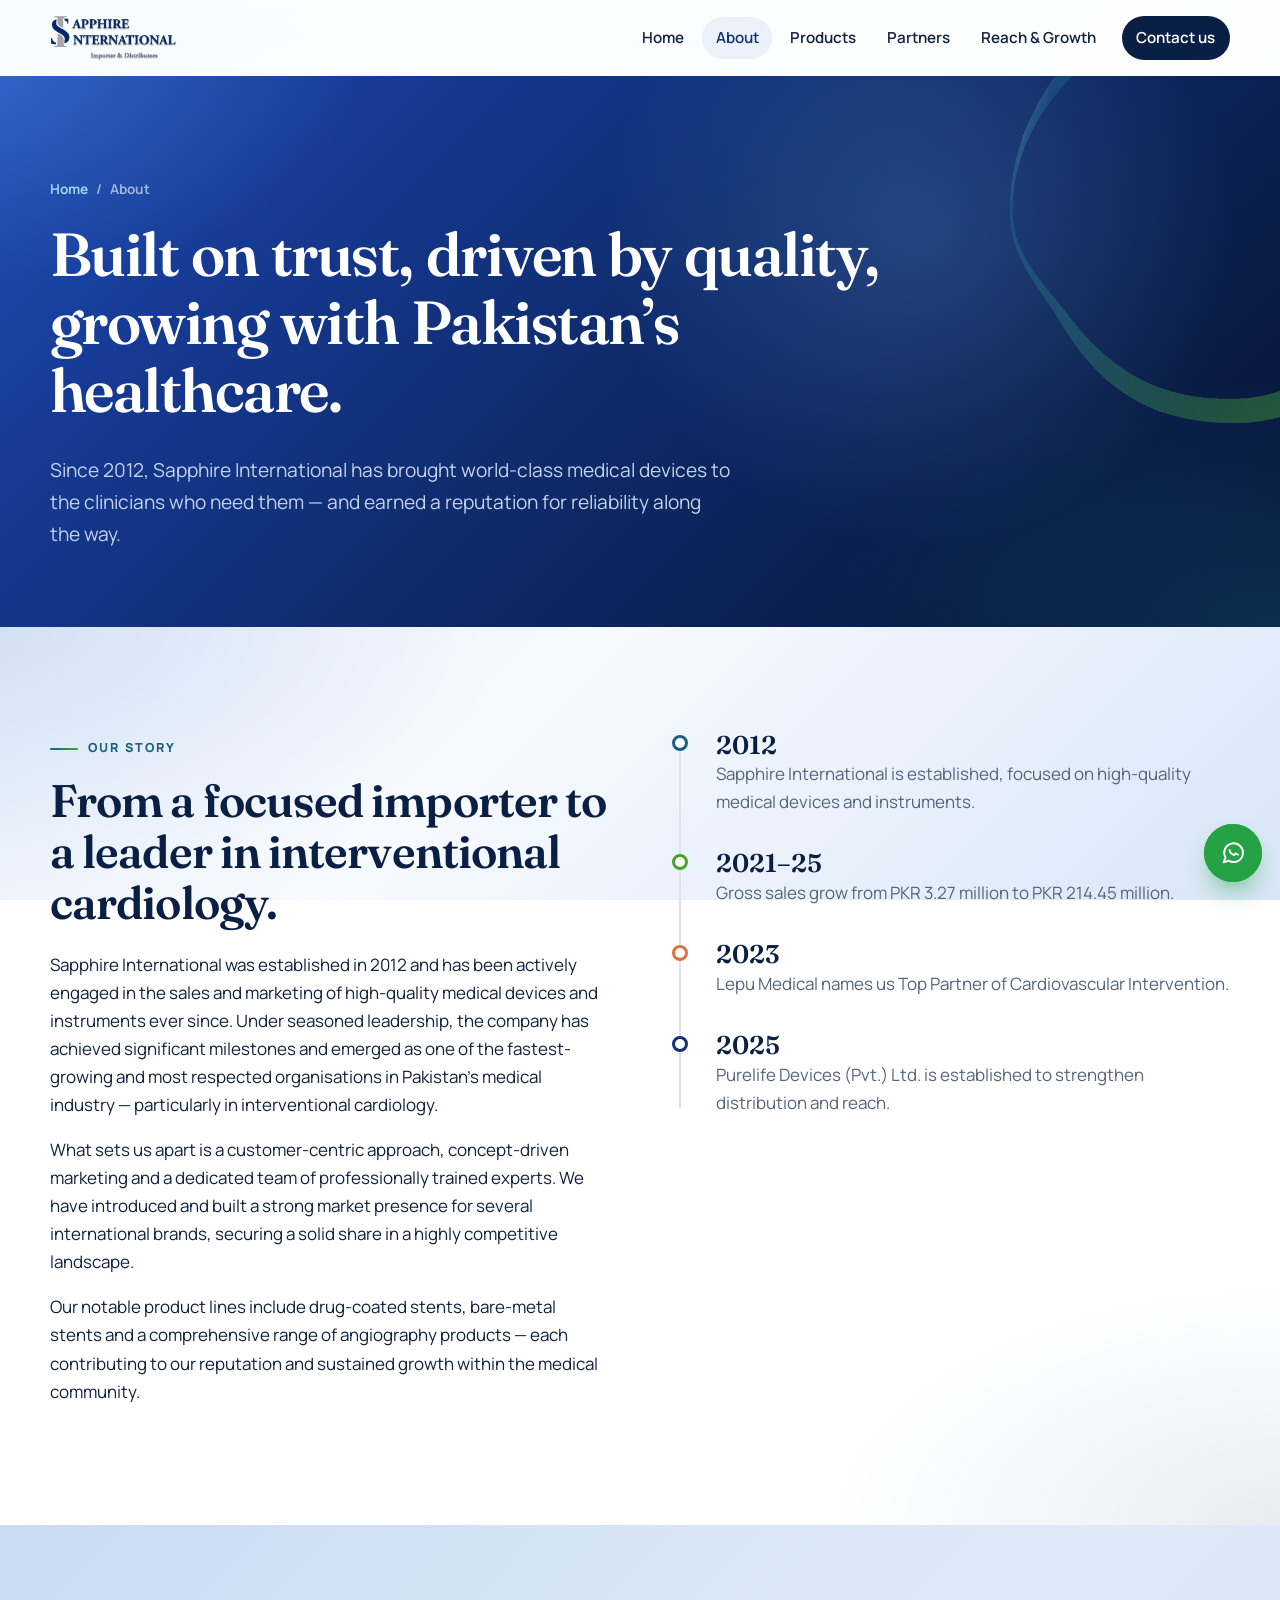
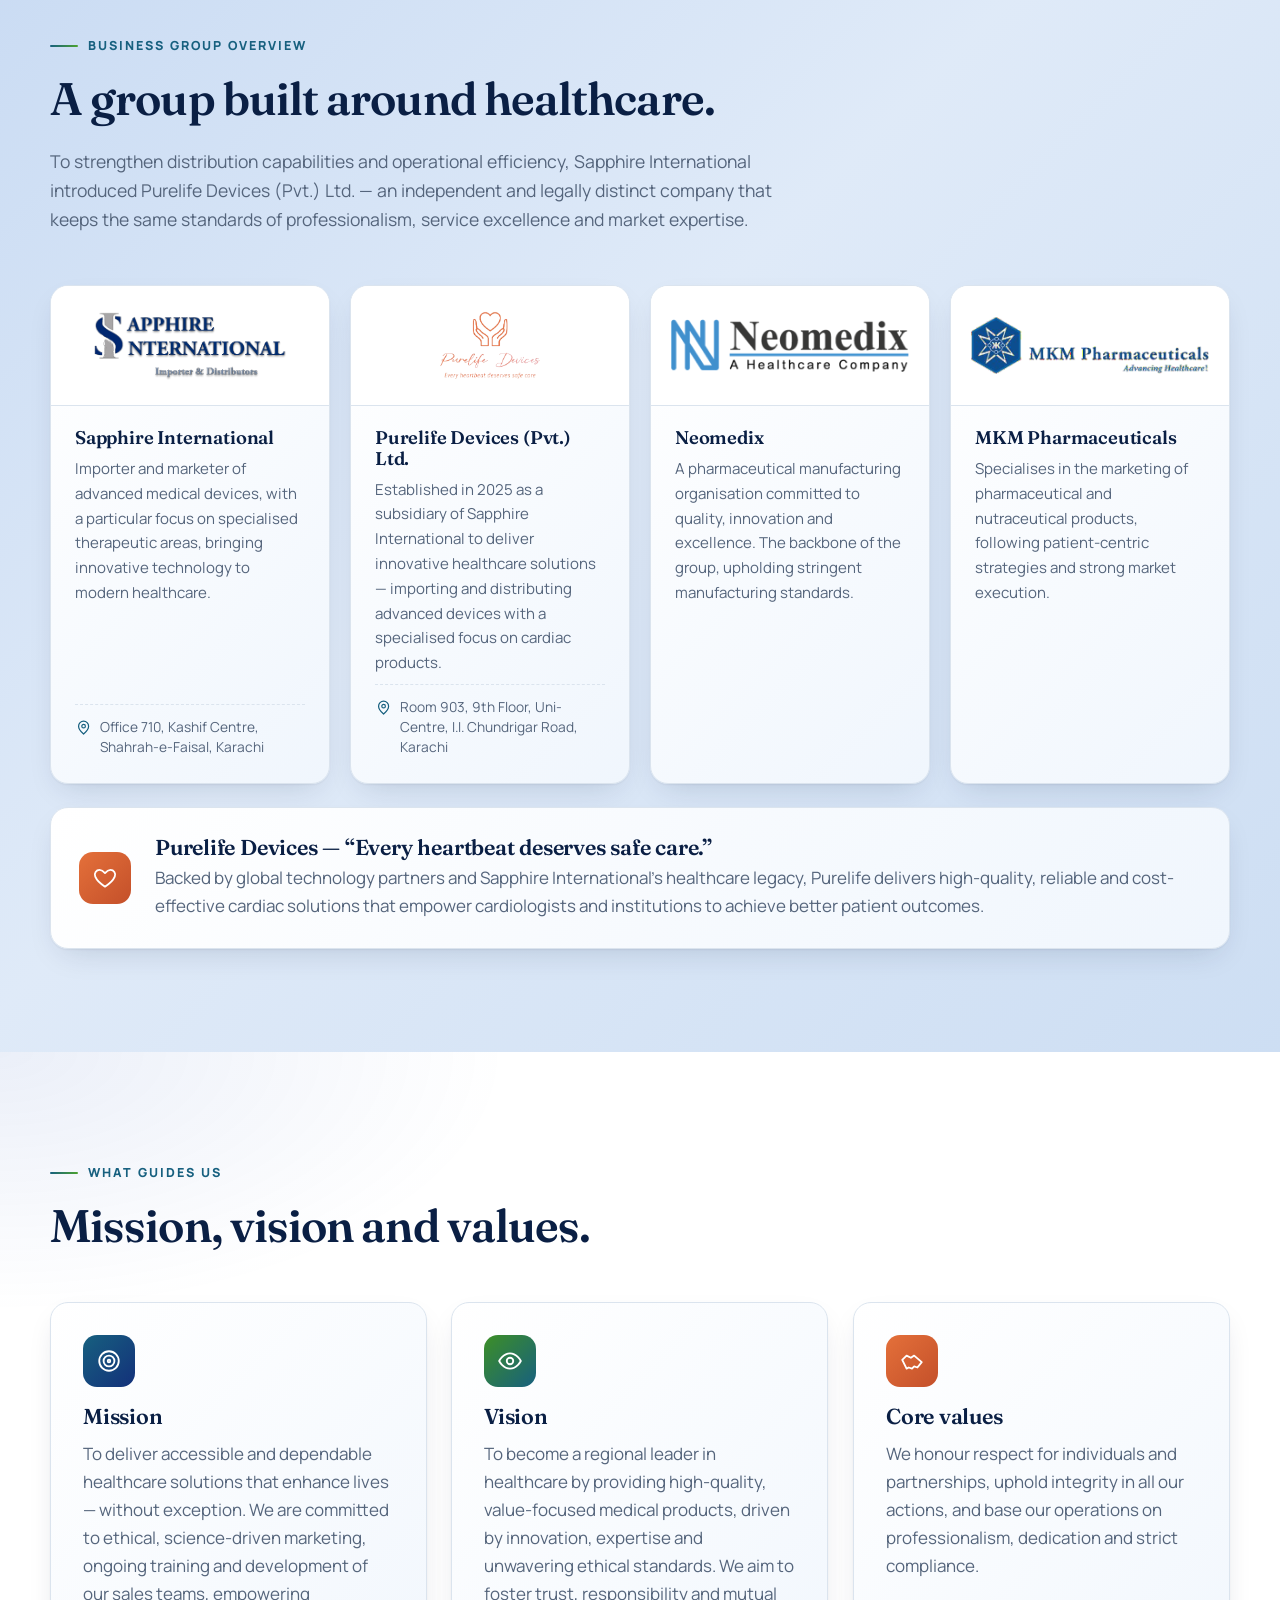
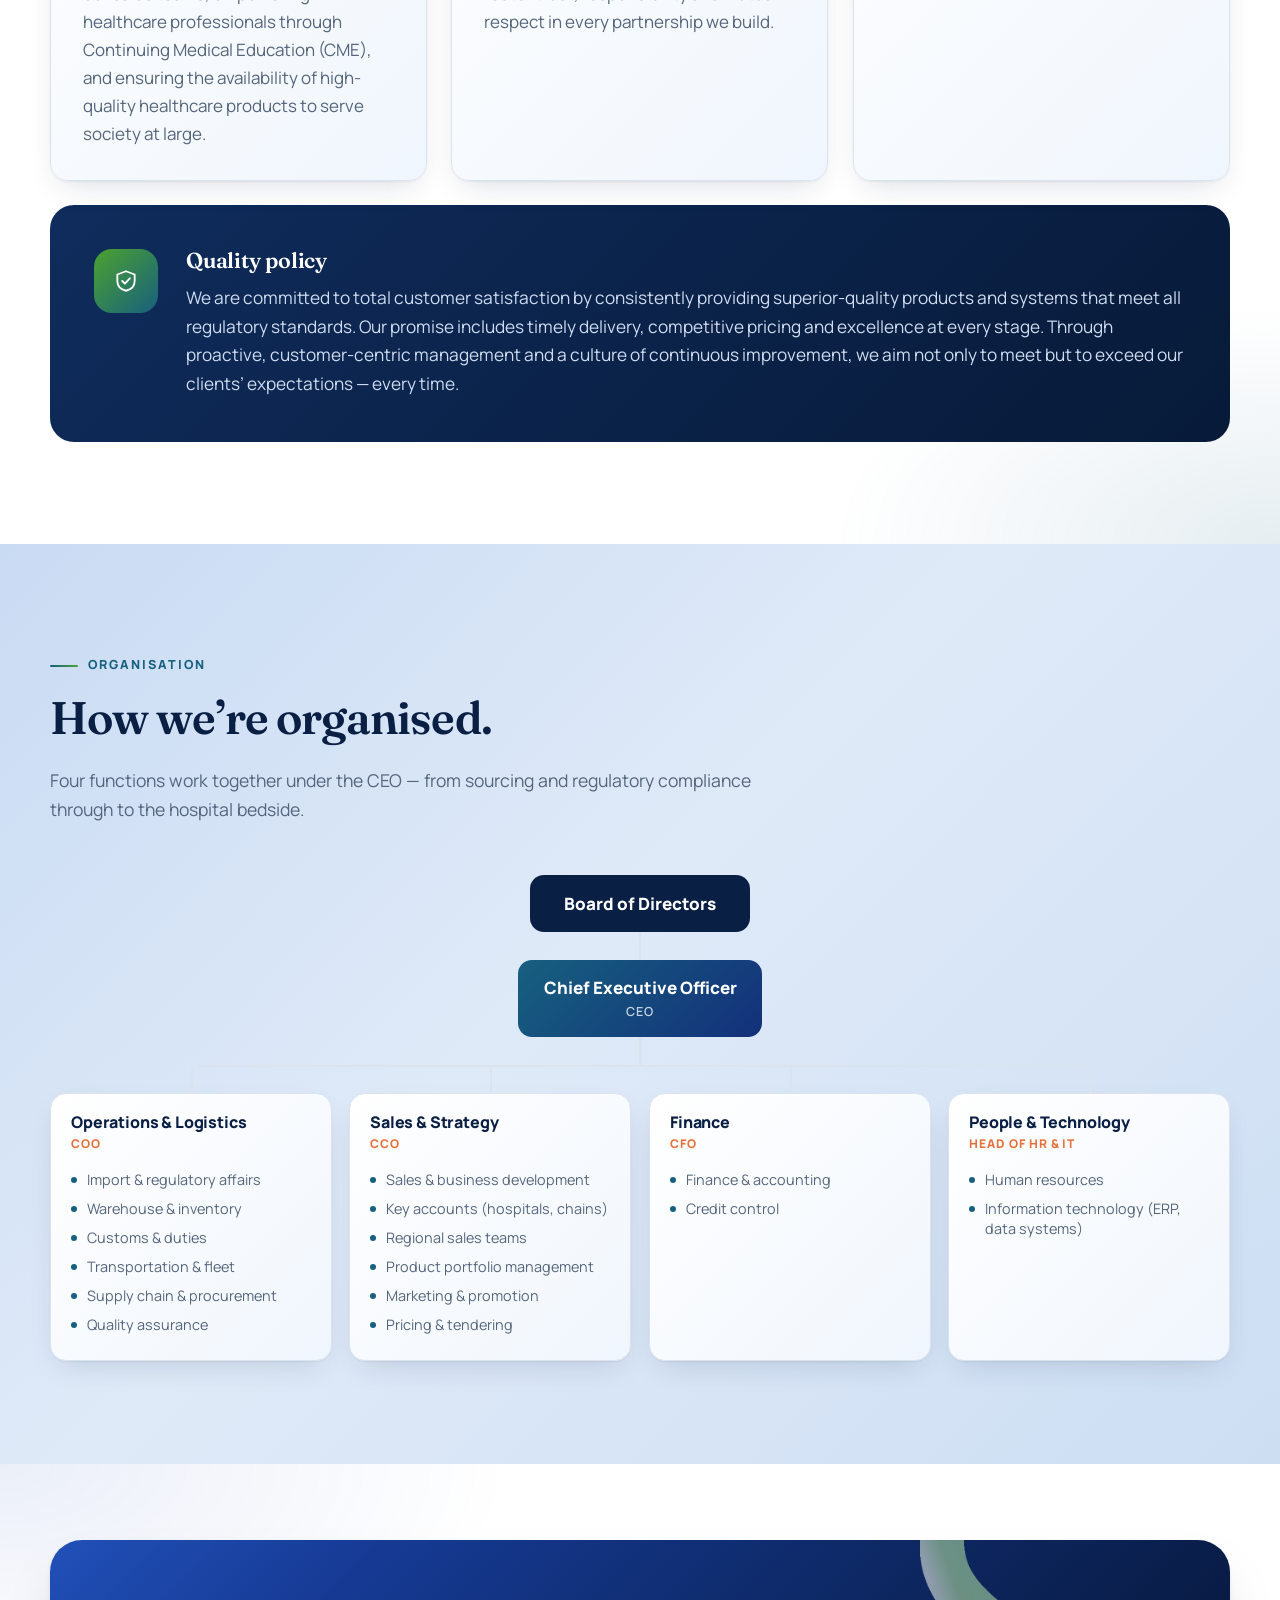
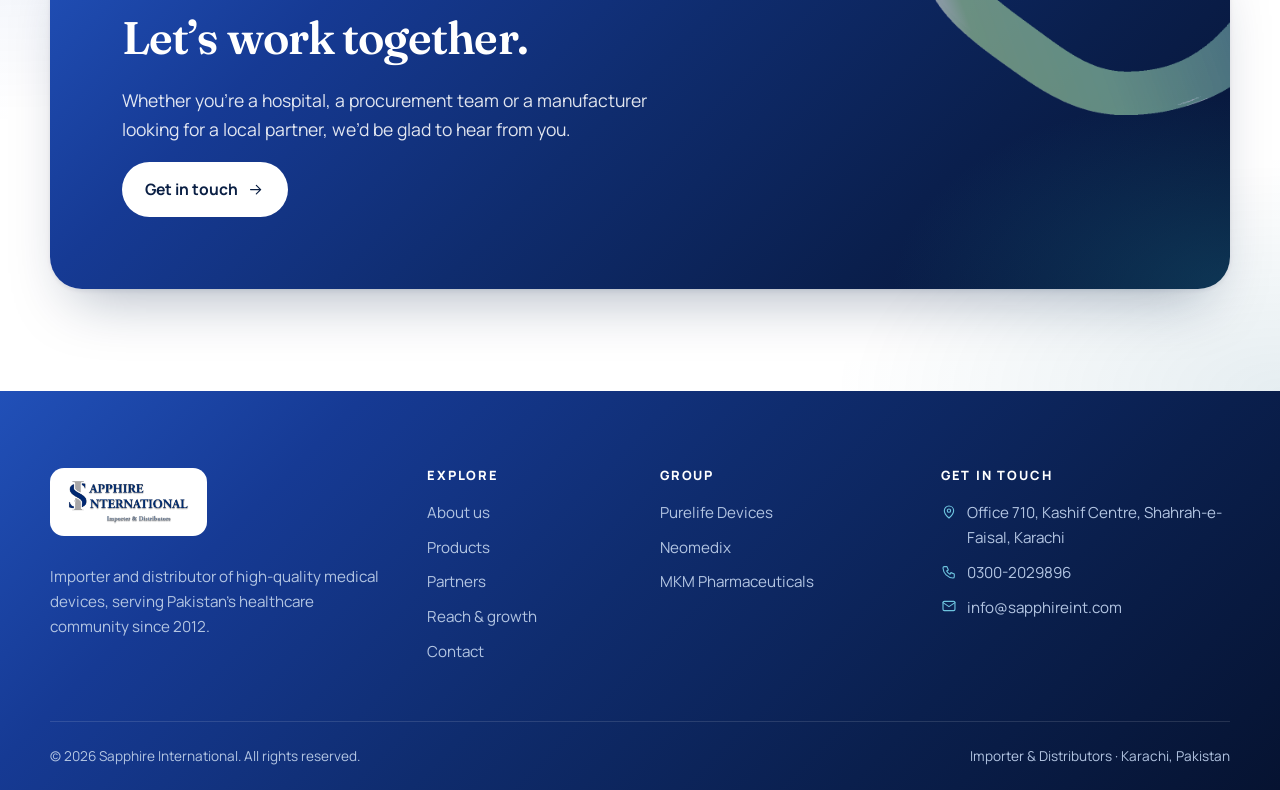
==== commit 6f5cb7db: "Add motion and interaction layer Word-by-word headline entrance, cursor glow and parallax in heroes," ====
--- a/about.html
+++ b/about.html
@@ -225,5 +225,6 @@
 <a class="wa" href="https://wa.me/923002029896" target="_blank" rel="noopener" aria-label="Chat with us on WhatsApp"><svg class="ic"><use href="#i-chat"/></svg></a>
 
 <script src="assets/js/main.js"></script>
+<script src="assets/js/effects.js"></script>
 </body>
 </html>
--- a/assets/css/styles.css
+++ b/assets/css/styles.css
@@ -473,3 +473,104 @@
 }
 body.inner .callout { background: linear-gradient(135deg, #e4eefb, #d6e5f8); }
 @media (max-width: 860px) { body.inner { background-attachment: scroll; } }
+
+/* ================= Motion & interaction ================= */
+html, body { overflow-x: clip; }
+body { animation: pageIn .7s ease backwards; }
+@keyframes pageIn { from { opacity: 0; } }
+html.leaving body { opacity: 0; transition: opacity .25s ease; animation: none; }
+
+/* Scroll progress + back to top */
+.progress { position: fixed; left: 0; top: 0; height: 3px; width: 100%; transform-origin: 0 50%; transform: scaleX(var(--p, 0)); background: linear-gradient(90deg, var(--teal), var(--green), var(--orange)); z-index: 60; pointer-events: none; }
+.totop { position: fixed; right: 22px; bottom: 90px; width: 46px; height: 46px; border-radius: 50%; border: 1px solid var(--line); background: #fff; color: var(--navy); display: grid; place-items: center; cursor: pointer; box-shadow: var(--shadow); opacity: 0; transform: translateY(14px) scale(.9); pointer-events: none; transition: opacity .3s, transform .3s, background .2s, color .2s; z-index: 40; }
+.totop.show { opacity: 1; transform: none; pointer-events: auto; }
+.totop:hover { background: var(--navy); color: #fff; transform: translateY(-3px); }
+.site-header { transition: transform .4s cubic-bezier(.2, .7, .2, 1), border-color .25s, box-shadow .25s; }
+.site-header.hide { transform: translateY(-100%); }
+.wa::before { content: ""; position: absolute; inset: 0; border-radius: 50%; border: 2px solid #25a244; animation: waPulse 2.6s ease-out infinite; }
+@keyframes waPulse { from { transform: scale(1); opacity: .7; } to { transform: scale(1.7); opacity: 0; } }
+
+/* Hero: cursor glow, drifting + parallax rings, headline word entrance */
+.hero-grid { z-index: 1; }
+.hero::after, .page-hero::after { content: ""; position: absolute; inset: 0; pointer-events: none; background: radial-gradient(520px circle at var(--mx, 72%) var(--my, 28%), rgba(130, 190, 255, .20), transparent 62%); transition: background-position .2s; }
+.page-hero > .container { position: relative; z-index: 1; }
+.hero .ring, .page-hero .ring { animation: drift 16s ease-in-out infinite alternate; transition: transform .7s cubic-bezier(.2, .7, .2, 1); }
+.hero .ring--a { transform: translate3d(calc(var(--px, 0) * -38px), calc(var(--py, 0) * -26px + var(--sy, 0) * .14px), 0); }
+.hero .ring--b { transform: translate3d(calc(var(--px, 0) * 30px), calc(var(--py, 0) * 20px - var(--sy, 0) * .1px), 0) rotate(160deg); }
+.page-hero .ring { transform: translate3d(calc(var(--px, 0) * -26px), calc(var(--py, 0) * -18px + var(--sy, 0) * .08px), 0); }
+@keyframes drift { from { translate: 0 0; } to { translate: 0 26px; } }
+.float-badge { animation: bob 5s ease-in-out infinite; }
+@keyframes bob { 50% { transform: translateY(-9px); } }
+.js .wsplit .w { display: inline-block; padding-right: .04em; opacity: 0; transform: translateY(.55em) rotate(3deg); transform-origin: 0 100%; animation: wordIn .85s cubic-bezier(.2, .75, .2, 1) forwards; animation-delay: calc(var(--i) * 65ms + .15s); }
+@keyframes wordIn { to { opacity: 1; transform: none; } }
+.js .wsplit em { background: none; -webkit-background-clip: border-box; background-clip: border-box; color: inherit; }
+.js .wsplit em .w { font-style: italic; color: transparent; background: linear-gradient(100deg, #8fdcf5, #9be37d, #8fdcf5); background-size: 200% 100%; -webkit-background-clip: text; background-clip: text; animation: wordIn .85s cubic-bezier(.2, .75, .2, 1) forwards, shine 5s linear 1.4s infinite; animation-delay: calc(var(--i) * 65ms + .15s), 1.4s; }
+@keyframes shine { to { background-position: -200% 0; } }
+
+/* Directional reveals, headline rule draw */
+.js .reveal-l { transform: translateX(-48px); }
+.js .reveal-r { transform: translateX(48px); }
+.js .reveal.done { transition: transform .2s ease-out, box-shadow .25s, opacity .3s; transition-delay: 0s; }
+.eyebrow::before { transition: width .9s .25s cubic-bezier(.2, .7, .2, 1); }
+.js .reveal:not(.in) .eyebrow::before { width: 0; }
+
+/* Card tilt + glare */
+.tilt { position: relative; will-change: transform; }
+.tilt:not(.pulse-card)::after { content: ""; position: absolute; inset: 0; border-radius: inherit; pointer-events: none; opacity: 0; transition: opacity .3s; background: radial-gradient(280px circle at var(--gx, 50%) var(--gy, 0%), rgba(255, 255, 255, .6), transparent 65%); }
+.tilt:not(.pulse-card):hover::after { opacity: 1; }
+
+/* Buttons: shine sweep + ripple */
+.btn { position: relative; overflow: hidden; isolation: isolate; }
+.btn::before { content: ""; position: absolute; inset: 0; z-index: -1; background: linear-gradient(110deg, transparent 30%, rgba(255, 255, 255, .38) 50%, transparent 70%); transform: translateX(-130%); transition: transform .7s; }
+.btn:hover::before { transform: translateX(130%); }
+.ripple { position: absolute; border-radius: 50%; background: rgba(255, 255, 255, .45); transform: scale(0); animation: ripple .7s ease-out forwards; pointer-events: none; z-index: -1; }
+.btn--ghost .ripple { background: rgba(23, 96, 127, .25); }
+@keyframes ripple { to { transform: scale(1); opacity: 0; } }
+
+/* Marquee */
+.marquee { overflow: hidden; padding: 2.5rem 0 1.5rem; mask-image: linear-gradient(90deg, transparent, #000 8%, #000 92%, transparent); -webkit-mask-image: linear-gradient(90deg, transparent, #000 8%, #000 92%, transparent); }
+.marquee-label { text-align: center; font-size: .78rem; font-weight: 800; letter-spacing: .16em; text-transform: uppercase; color: var(--teal); margin: 0 0 1.1rem; }
+.marquee-track { display: flex; width: max-content; animation: marquee 42s linear infinite; }
+.marquee:hover .marquee-track { animation-play-state: paused; }
+.marquee-track span { display: inline-flex; align-items: center; gap: 3rem; padding-right: 3rem; font-family: var(--font-display); font-size: 1.6rem; font-weight: 500; color: var(--sapphire); white-space: nowrap; transition: color .25s; }
+.marquee-track span:hover { color: var(--teal); }
+.marquee-track span::after { content: ""; width: 8px; height: 8px; rotate: 45deg; background: linear-gradient(135deg, var(--teal), var(--green)); }
+@keyframes marquee { to { transform: translateX(-50%); } }
+
+/* Timeline fills as you scroll */
+.timeline::before { background: var(--line); }
+.timeline::after { content: ""; position: absolute; left: 7px; top: .5rem; width: 2px; height: calc((100% - 1rem) * var(--p, 0)); background: linear-gradient(180deg, var(--teal), var(--green), var(--orange)); border-radius: 2px; }
+.timeline li::before { transition: background .4s, transform .4s; }
+.timeline li:nth-child(1) { color: var(--teal); }
+.timeline li:nth-child(2) { color: var(--green); }
+.timeline li:nth-child(3) { color: var(--orange); }
+.timeline li:nth-child(4) { color: var(--sapphire); }
+.timeline li.on::before { background: currentColor; transform: scale(1.3); }
+.timeline span { color: var(--muted); }
+
+/* Chart hover */
+.bar { cursor: pointer; transition: transform 1.1s cubic-bezier(.2, .7, .2, 1), filter .25s, box-shadow .25s; transition-delay: var(--d, 0s), 0s, 0s; }
+.bar-val { transition: transform .25s; }
+.bar-col:hover .bar { filter: brightness(1.18); box-shadow: 0 0 0 4px rgba(23, 96, 127, .12), 0 18px 30px -12px rgba(23, 96, 127, .6); }
+.bar-col:hover .bar-val { transform: translateY(-5px); }
+.stat { transition: background .3s; }
+.stat:hover { background: linear-gradient(135deg, #f3f8ff, #e3eefb); }
+
+/* Tabs, lists and filters animate in */
+.js .panel:not([hidden]) { animation: panelIn .5s cubic-bezier(.2, .7, .2, 1); }
+@keyframes panelIn { from { opacity: 0; transform: translateY(14px); } }
+.js .inst-list li { animation: liIn .5s cubic-bezier(.2, .7, .2, 1) backwards; animation-delay: calc(var(--i, 0) * 45ms); }
+@keyframes liIn { from { opacity: 0; transform: translateX(-14px); } }
+.prod:not([hidden]) { animation: popIn .5s cubic-bezier(.2, .75, .2, 1) backwards; }
+@keyframes popIn { from { opacity: 0; transform: translateY(16px) scale(.96); } }
+.tab, .filter { transition: all .25s cubic-bezier(.2, .7, .2, 1); }
+.tab:active, .filter:active { transform: scale(.96); }
+
+@media (prefers-reduced-motion: reduce) {
+  body { animation: none; }
+  .js .wsplit .w, .js .wsplit em .w { opacity: 1; transform: none; animation: none; }
+  .hero .ring, .page-hero .ring, .float-badge, .wa::before, .marquee-track { animation: none; }
+  .js .reveal-l, .js .reveal-r { transform: none; }
+  .progress { display: none; }
+}
+@media (max-width: 620px) { .marquee-track span { font-size: 1.3rem; } .totop { right: 18px; bottom: 84px; } }
